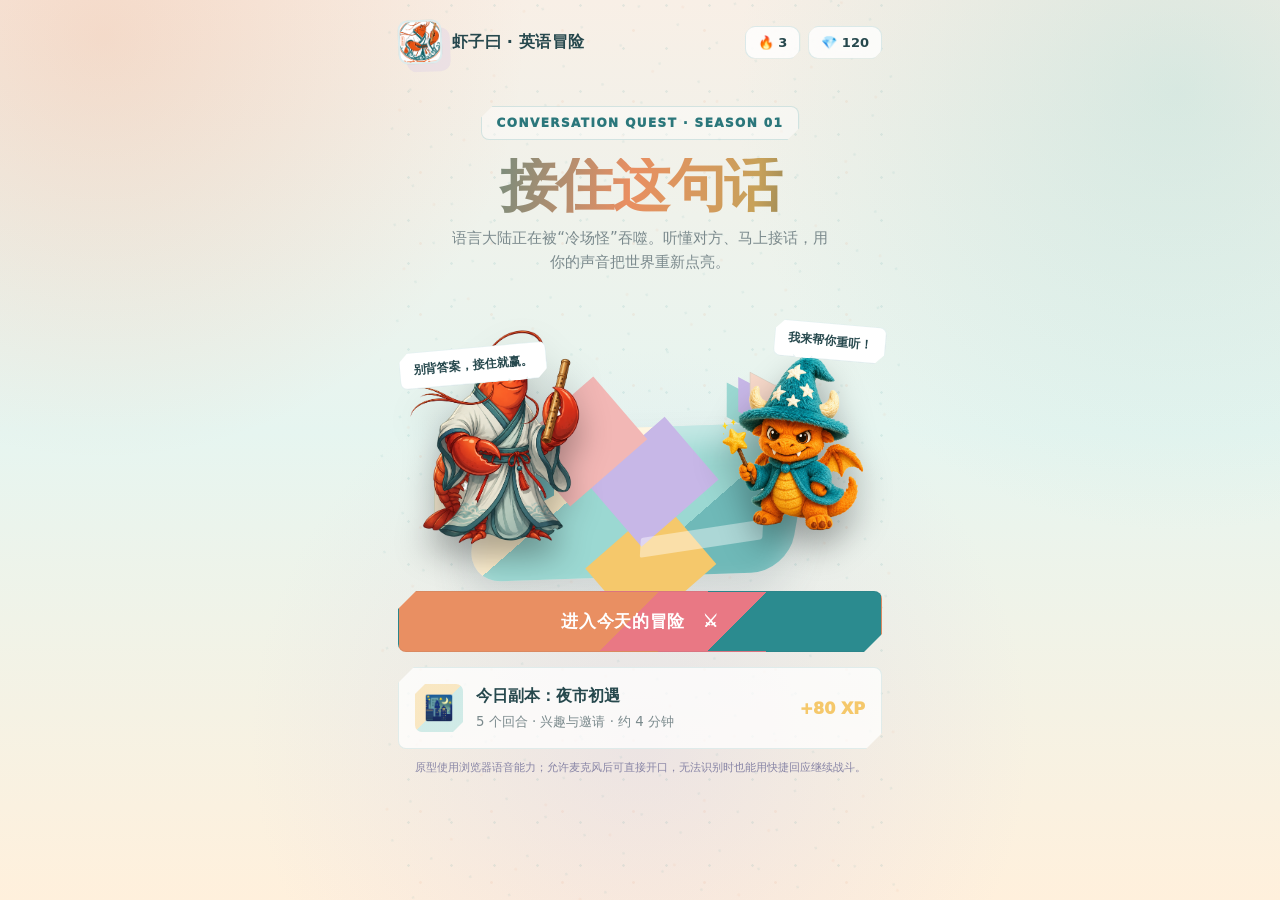
==== catch-the-line-game/index.html @ 32eb50d0 "Add catch the line game" ====
<!doctype html>
<html lang="zh-CN">
<head>
  <meta charset="utf-8" />
  <meta name="viewport" content="width=device-width,initial-scale=1,viewport-fit=cover,user-scalable=no" />
  <meta name="theme-color" content="#17162b" />
  <link rel="icon" href="data:," />
  <title>接住这句话｜虾子曰英语冒险</title>
  <style>
    :root{
      --bg:#f8efe6;
      --panel:rgba(255,255,255,.74);
      --panel-strong:#fff4df;
      --ink:#26484d;
      --muted:#7b8a8d;
      --gold:#f5c86b;
      --orange:#e98f62;
      --coral:#e97884;
      --teal:#2b8b8f;
      --mint:#9bd8d2;
      --cream:#fff1d9;
      --sky:#dff2ee;
      --lilac:#c7b7e7;
      --rose:#f2b7b5;
      --success:#3abf7e;
      --danger:#ff6478;
      --shadow:0 18px 46px rgba(77,94,104,.16);
      --radius:24px;
      --safe-bottom:max(18px,env(safe-area-inset-bottom));
    }
    *{box-sizing:border-box;-webkit-tap-highlight-color:transparent}
    html,body{margin:0;min-height:100%;background:var(--bg);color:var(--ink);font-family:"Baloo 2","Nunito","Avenir Next",ui-rounded,"SF Pro Rounded","PingFang SC","Microsoft YaHei",system-ui,sans-serif;overflow-x:hidden}
    body{background:
      radial-gradient(circle at 8% 4%,rgba(233,143,98,.22),transparent 29%),
      radial-gradient(circle at 92% 10%,rgba(155,216,210,.32),transparent 31%),
      radial-gradient(circle at 50% 82%,rgba(199,183,231,.23),transparent 40%),
      linear-gradient(180deg,#f8efe6 0%,#e6f5f0 48%,#fff0dc 100%);}
    button{font:inherit;color:inherit}
    .app{width:min(100%,520px);min-height:100dvh;margin:auto;position:relative;overflow:hidden}
    .screen{display:none;min-height:100dvh;padding:20px 18px calc(28px + var(--safe-bottom));position:relative}
    .screen.active{display:block;animation:screenIn .34s ease both}
    @keyframes screenIn{from{opacity:0;transform:translateY(10px) scale(.99)}to{opacity:1;transform:none}}
    .stars,.mist,.orbs{position:absolute;inset:0;pointer-events:none;overflow:hidden}
    .stars:before,.stars:after{content:"";position:absolute;inset:-40%;background-image:
      radial-gradient(circle,#2b8b8f 0 1px,transparent 1.5px),
      radial-gradient(circle,#e98f62 0 1px,transparent 1.8px);
      background-size:43px 43px,71px 71px;opacity:.09;animation:drift 22s linear infinite}
    .stars:after{transform:rotate(25deg);opacity:.07;animation-duration:34s}
    @keyframes drift{to{translate:0 120px}}
    .topbar{display:flex;justify-content:space-between;align-items:center;gap:12px;position:relative;z-index:3}
    .brand{display:flex;align-items:center;gap:10px;font-weight:900;letter-spacing:.02em}
    .brand-badge{width:44px;height:44px;border-radius:10px;display:grid;place-items:center;background:#fff;border:2px solid rgba(43,139,143,.16);box-shadow:8px 8px 0 rgba(199,183,231,.22);overflow:hidden;transform:rotate(-2deg)}
    .brand-badge img{width:128%;height:128%;object-fit:cover}
    .mini-stats{display:flex;gap:8px}
    .pill{background:rgba(255,255,255,.78);border:1px solid rgba(43,139,143,.16);padding:8px 12px;border-radius:10px;font-size:13px;font-weight:900;backdrop-filter:blur(12px);box-shadow:6px 6px 0 rgba(155,216,210,.2);clip-path:polygon(8px 0,100% 0,100% calc(100% - 8px),calc(100% - 8px) 100%,0 100%,0 8px)}
    .hero{position:relative;z-index:2;padding:42px 2px 8px;text-align:center}
    .eyebrow{display:inline-flex;gap:8px;align-items:center;padding:9px 15px;border-radius:8px;background:rgba(255,255,255,.42);border:1px solid rgba(43,139,143,.18);color:#2b777b;font-size:12px;font-weight:1000;letter-spacing:.12em;text-transform:uppercase;box-shadow:8px 8px 0 rgba(155,216,210,.18);clip-path:polygon(12px 0,100% 0,100% calc(100% - 12px),calc(100% - 12px) 100%,0 100%,0 12px)}
    h1{font-size:clamp(40px,10vw,58px);line-height:.94;margin:18px 0 13px;letter-spacing:-.035em}
    .hero .sub{color:var(--muted);line-height:1.65;font-size:15px;max-width:390px;margin:0 auto}
    .logo-line{display:block;background:linear-gradient(100deg,#2b8b8f,#e98f62 48%,#c7a15a 74%,#26484d);-webkit-background-clip:text;background-clip:text;color:transparent}
    .mascot-stage{height:292px;position:relative;margin:12px -8px 4px}
    .planet{position:absolute;z-index:0;left:50%;bottom:10px;width:320px;height:150px;transform:translateX(-50%) skewX(-12deg) rotate(-2deg);border-radius:10px 10px 36px 36px;
      background:linear-gradient(135deg,#fff0ce 0 34%,#9bd8d2 34% 66%,#6fb9b8 66%);
      box-shadow:0 22px 38px rgba(77,94,104,.15),inset 0 18px 28px rgba(255,255,255,.46)}
    .planet:before{content:"";position:absolute;left:45px;top:-34px;width:92px;height:92px;background:#f2b7b5;transform:skewX(0) rotate(45deg);box-shadow:86px -25px 0 #c7b7e7,155px 26px 0 #f5c86b}
    .planet:after{content:"";position:absolute;right:32px;bottom:26px;width:120px;height:20px;background:rgba(255,255,255,.42);transform:rotate(-7deg);border-radius:2px}
    .iso-step{position:absolute;z-index:1;width:84px;height:48px;background:#fff3d9;transform:skewY(-28deg);box-shadow:18px 18px 0 #9bd8d2,36px 36px 0 #78bfc0;border:1px solid rgba(43,139,143,.12)}
    .iso-step.s1{left:44px;bottom:86px}
    .iso-step.s2{right:68px;bottom:158px;transform:skewY(28deg) scale(.72);background:#f6d8c9;box-shadow:-16px 16px 0 #c7b7e7,-32px 32px 0 #9bd8d2}
    .char{position:absolute;z-index:3;filter:drop-shadow(0 18px 16px rgba(0,0,0,.32));transition:.3s}
    .char img{width:100%;height:100%;object-fit:contain;display:block}
    .char.shrimp{left:-4px;bottom:34px;width:230px;height:230px;animation:floatA 3.4s ease-in-out infinite}
    .char.dragon{right:-2px;bottom:44px;width:195px;height:195px;animation:floatB 3.1s ease-in-out infinite}
    @keyframes floatA{50%{transform:translateY(-8px) rotate(-1deg)}} @keyframes floatB{50%{transform:translateY(-10px) rotate(1.8deg)}}
    .speech-tag{position:absolute;z-index:5;padding:9px 13px;background:#fff;color:#26484d;border-radius:7px;font-size:12px;font-weight:1000;box-shadow:7px 7px 0 rgba(199,183,231,.22);border:1px solid rgba(43,139,143,.12);clip-path:polygon(10px 0,100% 0,100% calc(100% - 10px),calc(100% - 10px) 100%,0 100%,0 10px)}
    .speech-tag.a{left:9px;top:52px;transform:rotate(-5deg)}
    .speech-tag.b{right:4px;top:28px;transform:rotate(5deg)}
    .speech-tag:after{content:"";position:absolute;bottom:-6px;width:13px;height:13px;background:#fff;transform:rotate(45deg);border-right:1px solid rgba(43,139,143,.12);border-bottom:1px solid rgba(43,139,143,.12)}
    .speech-tag.a:after{right:22px}.speech-tag.b:after{left:22px}
    .cta{width:100%;border:1px solid rgba(38,72,77,.08);border-radius:8px;padding:18px 20px;font-weight:1000;font-size:17px;letter-spacing:.04em;cursor:pointer;position:relative;overflow:hidden;transition:.18s;box-shadow:10px 10px 0 rgba(38,72,77,.13);clip-path:polygon(18px 0,100% 0,100% calc(100% - 18px),calc(100% - 18px) 100%,0 100%,0 18px)}
    .cta:active{transform:translateY(2px) scale(.985)}
    .cta.primary{background:linear-gradient(135deg,#e98f62 0 48%,#e97884 48% 68%,#2b8b8f 68%);color:#fff}
    .cta.secondary{background:rgba(255,255,255,.78);border:1px solid rgba(43,139,143,.14);box-shadow:8px 8px 0 rgba(155,216,210,.16);color:#26484d}
    .cta .spark{position:absolute;inset:0;background:linear-gradient(110deg,transparent 25%,rgba(255,255,255,.38),transparent 62%);transform:translateX(-120%);animation:shine 3.6s infinite}
    @keyframes shine{15%,100%{transform:translateX(120%)}}
    .today-card{margin-top:15px;padding:16px;border-radius:8px;background:rgba(255,255,255,.74);border:1px solid rgba(43,139,143,.13);display:flex;align-items:center;gap:13px;text-align:left;box-shadow:10px 10px 0 rgba(199,183,231,.16);clip-path:polygon(16px 0,100% 0,100% calc(100% - 16px),calc(100% - 16px) 100%,0 100%,0 16px)}
    .today-card .icon{width:48px;height:48px;border-radius:7px;background:linear-gradient(135deg,rgba(245,200,107,.38) 0 50%,rgba(155,216,210,.45) 50%);display:grid;place-items:center;font-size:24px;box-shadow:5px 5px 0 rgba(233,143,98,.18);clip-path:polygon(10px 0,100% 0,100% calc(100% - 10px),calc(100% - 10px) 100%,0 100%,0 10px)}
    .today-card strong{display:block;margin-bottom:4px}.today-card small{color:var(--muted);line-height:1.35}
    .map-title{position:relative;z-index:2;margin:24px 0 8px}.map-title h2{margin:0;font-size:29px}.map-title p{margin:7px 0;color:var(--muted);font-size:14px}
    .path{position:relative;padding:20px 0 40px;z-index:2}
    .path:before{content:"";position:absolute;left:50%;top:16px;bottom:30px;width:5px;border-radius:9px;background:linear-gradient(#f5c86b,#e97884 46%,#c7b7e7 74%,rgba(255,255,255,.1));transform:translateX(-50%);opacity:.65}
    .level{position:relative;width:78%;min-height:128px;margin:0 0 30px;padding:17px 18px;border-radius:8px;border:1px solid rgba(43,139,143,.13);background:linear-gradient(135deg,rgba(255,255,255,.95) 0 58%,rgba(255,242,215,.95) 58%);box-shadow:10px 10px 0 rgba(155,216,210,.18);cursor:pointer;clip-path:polygon(16px 0,100% 0,100% calc(100% - 16px),calc(100% - 16px) 100%,0 100%,0 16px)}
    .level:nth-child(even){margin-left:auto}
    .level.locked{opacity:.48;filter:saturate(.4)}
    .level:before{content:"";position:absolute;width:28px;height:28px;border:7px solid #fff8e9;border-radius:50%;background:var(--orange);top:44px}
    .level:nth-child(odd):before{right:-61px}.level:nth-child(even):before{left:-61px}
    .level .zone{font-size:11px;letter-spacing:.13em;color:#0f7a82;font-weight:1000;text-transform:uppercase}
    .level h3{font-size:20px;margin:7px 0 5px}.level p{margin:0;color:var(--muted);font-size:13px;line-height:1.45}
    .level .rewards{display:flex;gap:7px;margin-top:11px}.chip{font-size:11px;padding:6px 8px;border-radius:9px;background:rgba(255,255,255,.08);font-weight:800}
    .boss{background:linear-gradient(145deg,rgba(255,236,225,.96),rgba(255,246,207,.96));border-color:rgba(255,101,124,.28)}
    .hud{position:relative;z-index:5;display:grid;grid-template-columns:1fr auto 1fr;align-items:center;gap:8px}
    .back{width:44px;height:44px;border-radius:8px;border:1px solid rgba(43,139,143,.14);background:rgba(255,255,255,.78);font-size:20px;color:#26484d;box-shadow:6px 6px 0 rgba(155,216,210,.18);clip-path:polygon(10px 0,100% 0,100% calc(100% - 10px),calc(100% - 10px) 100%,0 100%,0 10px)}
    .round{font-size:12px;font-weight:1000;text-align:center;color:#0f7a82;text-shadow:0 2px 0 rgba(255,255,255,.78)}
    .hearts{text-align:right;font-size:17px;letter-spacing:2px}
    .battle-zone{position:relative;z-index:2;margin-top:12px;min-height:360px;border-radius:10px;overflow:hidden;border:1px solid rgba(43,139,143,.13);background:
      radial-gradient(circle at 50% 100%,rgba(245,200,107,.36),transparent 36%),
      radial-gradient(circle at 16% 18%,rgba(242,183,181,.22),transparent 26%),
      linear-gradient(180deg,#e6f5f0,#c8ebe4 48%,#fff0d3);
      box-shadow:var(--shadow)}
    .battle-zone:before{content:"";position:absolute;left:12%;right:12%;bottom:18px;height:116px;border-radius:10px;background:linear-gradient(135deg,#fff0ce 0 32%,#9bd8d2 32% 64%,#6fb9b8 64%);transform:skewX(-16deg) rotate(-1deg);box-shadow:0 24px 38px rgba(77,94,104,.15),inset 0 16px 28px rgba(255,255,255,.44)}
    .moon{position:absolute;right:38px;top:32px;width:58px;height:58px;border-radius:50%;background:#ffe7a7;box-shadow:0 0 28px rgba(255,231,167,.52)}
    .city{position:absolute;left:0;right:0;bottom:92px;height:142px;opacity:.86;background:
      linear-gradient(90deg,transparent 0 8%,#9bd8d2 8% 16%,transparent 16% 22%,#fff0ce 22% 32%,transparent 32% 39%,#c7b7e7 39% 49%,transparent 49% 56%,#f2b7b5 56% 68%,transparent 68% 74%,#9bd8d2 74% 86%,transparent 86%);}
    .city:before{content:"";position:absolute;left:42px;top:-26px;width:82px;height:54px;background:#fff3d9;transform:skewY(-28deg);box-shadow:22px 22px 0 #8bcac6,155px 15px 0 #f2b7b5,178px 37px 0 #c7b7e7}
    .city:after{content:"";position:absolute;right:54px;top:18px;width:74px;height:74px;background:#f5c86b;transform:rotate(45deg) skew(10deg,10deg);box-shadow:-64px 55px 0 #fff3d9}
    .enemy{position:absolute;left:50%;top:68px;transform:translateX(-50%);width:190px;text-align:center}
    .enemy-body{height:132px;display:grid;place-items:center;font-size:92px;filter:drop-shadow(0 16px 14px rgba(0,0,0,.3));animation:bob 2.2s ease-in-out infinite}
    @keyframes bob{50%{transform:translateY(-9px) rotate(-2deg)}}
    .enemy-name{display:inline-block;max-width:180px;padding:5px 9px;border-radius:999px;background:rgba(255,255,255,.82);font-size:12px;font-weight:1000;line-height:1.2;color:#11383c;box-shadow:0 8px 18px rgba(15,122,130,.13)}
    .hpbar{width:152px;height:11px;margin:8px auto;background:rgba(17,56,60,.16);border:2px solid rgba(255,255,255,.55);border-radius:20px;overflow:hidden}
    .hpfill{height:100%;width:100%;background:linear-gradient(90deg,#ff4668,#ffbd65);transition:width .45s cubic-bezier(.2,.8,.2,1)}
    .fighters{position:absolute;left:0;right:0;bottom:0;display:flex;justify-content:space-between;align-items:end;padding:0 8px}
    .fighter{width:142px;height:142px;display:grid;place-items:center;filter:drop-shadow(0 14px 11px rgba(0,0,0,.22))}
    .fighter img{width:100%;height:100%;object-fit:contain;display:block}
    .combo{position:absolute;left:18px;top:20px;font-weight:1000;font-size:20px;transform:rotate(-4deg);text-shadow:0 3px 0 rgba(0,0,0,.25)}
    .combo small{display:block;font-size:10px;letter-spacing:.12em;color:#c7a15a}
    .prompt-panel{position:relative;z-index:6;margin-top:-10px;padding:19px 16px 17px;background:rgba(255,255,255,.95);border:1px solid rgba(43,139,143,.13);border-radius:10px;box-shadow:10px -10px 0 rgba(199,183,231,.14);clip-path:polygon(18px 0,100% 0,100% calc(100% - 18px),calc(100% - 18px) 100%,0 100%,0 18px)}
    .timerline{height:6px;background:rgba(255,255,255,.1);border-radius:9px;overflow:hidden;margin-bottom:14px}
    .timerfill{height:100%;width:100%;background:linear-gradient(90deg,var(--teal),var(--gold),var(--coral));transform-origin:left;transition:width .1s linear}
    .speaker-row{display:flex;align-items:center;gap:11px}
    .npc-avatar{width:46px;height:46px;border-radius:8px;background:linear-gradient(135deg,#c7b7e7 0 50%,#9bd8d2 50%);display:grid;place-items:center;font-size:25px;flex:none;box-shadow:5px 5px 0 rgba(43,139,143,.16);clip-path:polygon(10px 0,100% 0,100% calc(100% - 10px),calc(100% - 10px) 100%,0 100%,0 10px)}
    .line-label{font-size:10px;color:#bcb6df;font-weight:900;letter-spacing:.12em;text-transform:uppercase}
    .line-text{font-size:20px;font-weight:1000;margin-top:3px;line-height:1.25}
    .listen{margin-left:auto;width:45px;height:45px;border-radius:8px;border:1px solid rgba(43,139,143,.12);background:linear-gradient(135deg,#9bd8d2 0 50%,#2b8b8f 50%);box-shadow:5px 5px 0 rgba(38,72,77,.13);font-size:20px;clip-path:polygon(10px 0,100% 0,100% calc(100% - 10px),calc(100% - 10px) 100%,0 100%,0 10px)}
    .instruction{margin:15px 0 10px;font-size:13px;color:var(--muted);font-weight:700}
    .choices{display:grid;gap:9px}
    .choice{border:1px solid rgba(43,139,143,.13);background:linear-gradient(135deg,rgba(255,248,233,.84) 0 78%,rgba(155,216,210,.18) 78%);border-radius:8px;padding:13px 14px;text-align:left;font-size:14px;font-weight:850;display:flex;align-items:center;gap:10px;transition:.15s;color:#26484d;box-shadow:5px 5px 0 rgba(155,216,210,.12);clip-path:polygon(12px 0,100% 0,100% calc(100% - 12px),calc(100% - 12px) 100%,0 100%,0 12px)}
    .choice:active{transform:scale(.985)}
    .choice .letter{width:28px;height:28px;border-radius:5px;display:grid;place-items:center;background:#e8f3ee;font-size:11px;color:#2b8b8f;transform:rotate(45deg);box-shadow:3px 3px 0 rgba(199,183,231,.18)}
    .choice .letter span{display:block;transform:rotate(-45deg)}
    .choice.correct{border-color:rgba(118,228,141,.65);background:rgba(118,228,141,.15)}
    .choice.wrong{border-color:rgba(255,100,120,.65);background:rgba(255,100,120,.14);animation:shake .35s}
    @keyframes shake{25%{transform:translateX(-5px)}50%{transform:translateX(5px)}75%{transform:translateX(-3px)}}
    .speak-area{display:none;text-align:center}.speak-area.active{display:block}
    .mic{width:104px;height:104px;border-radius:14px;border:1px solid rgba(43,139,143,.12);background:linear-gradient(135deg,#e98f62 0 40%,#e97884 40% 70%,#c7b7e7 70%);box-shadow:10px 10px 0 rgba(38,72,77,.14),inset 0 3px 12px rgba(255,255,255,.28);font-size:38px;cursor:pointer;transition:.16s;clip-path:polygon(22px 0,100% 0,100% calc(100% - 22px),calc(100% - 22px) 100%,0 100%,0 22px)}
    .mic.listening{animation:pulse 1s infinite;background:linear-gradient(135deg,#9bd8d2 0 45%,#2b8b8f 45% 72%,#c7b7e7 72%)}
    @keyframes pulse{50%{box-shadow:0 0 0 17px rgba(62,214,197,.08),0 15px 38px rgba(62,214,197,.3)}}
    .speak-hint{font-size:13px;color:var(--muted);margin:9px 0 3px}.transcript{min-height:28px;font-size:16px;font-weight:900;color:#fff3be}
    .quick-replies{display:grid;grid-template-columns:1fr;gap:8px;margin-top:12px}
    .quick-reply{border:1px solid rgba(43,139,143,.13);background:rgba(255,248,233,.8);border-radius:8px;padding:11px;font-weight:800;font-size:13px;color:#26484d;box-shadow:4px 4px 0 rgba(199,183,231,.12);clip-path:polygon(10px 0,100% 0,100% calc(100% - 10px),calc(100% - 10px) 100%,0 100%,0 10px)}
    .skills{display:grid;grid-template-columns:1fr 1fr;gap:10px;margin-top:12px}
    .skill{border:1px solid rgba(43,139,143,.13);background:linear-gradient(135deg,rgba(255,248,233,.82) 0 72%,rgba(199,183,231,.2) 72%);border-radius:8px;padding:10px;display:flex;gap:9px;align-items:center;text-align:left;color:#26484d;box-shadow:5px 5px 0 rgba(155,216,210,.12);clip-path:polygon(12px 0,100% 0,100% calc(100% - 12px),calc(100% - 12px) 100%,0 100%,0 12px)}
    .skill .si{width:38px;height:38px;border-radius:6px;display:grid;place-items:center;background:#fff;overflow:hidden;box-shadow:3px 3px 0 rgba(233,143,98,.16)}
    .skill .si img{width:130%;height:130%;object-fit:cover}
    .skill strong{display:block;font-size:12px}.skill small{display:block;color:var(--muted);font-size:10px;margin-top:2px}
    .skill.used{opacity:.35}
    .toast{position:fixed;left:50%;top:78px;translate:-50% -20px;z-index:50;width:min(calc(100% - 36px),440px);padding:13px 16px;border-radius:17px;background:rgba(18,18,39,.94);border:1px solid rgba(255,255,255,.14);box-shadow:var(--shadow);opacity:0;pointer-events:none;transition:.25s;text-align:center;font-weight:900;font-size:13px}
    .toast.show{opacity:1;translate:-50% 0}
    .damage{position:absolute;z-index:12;left:50%;top:120px;font-size:34px;font-weight:1000;color:#fff0a8;text-shadow:0 4px 0 #9c3750;opacity:0;pointer-events:none}
    .damage.hit{animation:damage .75s ease both}
    @keyframes damage{0%{opacity:0;transform:translate(-50%,15px) scale(.6)}25%{opacity:1;transform:translate(-50%,-5px) scale(1.15)}100%{opacity:0;transform:translate(-50%,-45px)}}
    .result-wrap{position:relative;z-index:2;text-align:center;padding-top:50px}
    .result-crown{width:150px;height:150px;margin:auto;border-radius:42px;overflow:hidden;background:#fff;box-shadow:var(--shadow);animation:crown 1.6s ease-in-out infinite}
    .result-crown img{width:128%;height:128%;object-fit:cover;transform:translate(-10%,-10%)}
    @keyframes crown{50%{transform:translateY(-7px) rotate(3deg)}}
    .result-wrap h2{font-size:38px;line-height:1;margin:10px 0}
    .result-wrap .lead{color:var(--muted);line-height:1.55;margin:0 auto 22px;max-width:370px}
    .score-card{background:linear-gradient(135deg,rgba(255,255,255,.96) 0 70%,rgba(255,246,224,.96) 70%);border:1px solid rgba(43,139,143,.13);border-radius:10px;padding:19px;box-shadow:10px 10px 0 rgba(155,216,210,.16);text-align:left;color:#26484d;clip-path:polygon(18px 0,100% 0,100% calc(100% - 18px),calc(100% - 18px) 100%,0 100%,0 18px)}
    .score-big{display:flex;justify-content:space-between;align-items:center;padding-bottom:15px;border-bottom:1px solid rgba(15,122,130,.12)}
    .score-big strong{font-size:42px}.score-big span{color:var(--muted);font-size:13px}
    .metric{display:flex;justify-content:space-between;gap:14px;padding:12px 0;border-bottom:1px solid rgba(15,122,130,.1);font-size:13px}.metric:last-child{border:0}.metric b{color:#0f7a82}
    .quote{margin:17px 0;padding:15px;border-radius:8px;background:rgba(155,216,210,.16);border:1px solid rgba(43,139,143,.17);line-height:1.5;font-size:14px;box-shadow:6px 6px 0 rgba(199,183,231,.12);clip-path:polygon(14px 0,100% 0,100% calc(100% - 14px),calc(100% - 14px) 100%,0 100%,0 14px)}
    .reward-row{display:flex;gap:9px;justify-content:center;margin:17px 0 22px}.reward{width:76px;padding:11px 5px;border-radius:8px;background:rgba(255,255,255,.64);border:1px solid rgba(43,139,143,.09);font-size:11px;box-shadow:5px 5px 0 rgba(155,216,210,.12);clip-path:polygon(10px 0,100% 0,100% calc(100% - 10px),calc(100% - 10px) 100%,0 100%,0 10px)}.reward em{font-style:normal;display:block;font-size:25px;margin-bottom:5px}
    .overlay{position:fixed;inset:0;background:rgba(4,5,16,.72);backdrop-filter:blur(10px);z-index:40;display:none;align-items:end;justify-content:center}
    .overlay.show{display:flex}
    .sheet{width:min(100%,520px);padding:24px 19px calc(22px + var(--safe-bottom));border-radius:12px 12px 0 0;background:#fff8ee;border:1px solid rgba(43,139,143,.12);animation:sheet .3s ease both;color:#26484d}
    @keyframes sheet{from{transform:translateY(100%)}}
    .sheet h3{margin:0 0 6px;font-size:24px}.sheet p{color:var(--muted);line-height:1.55;font-size:14px}
    .phrase{padding:13px;border-radius:8px;background:rgba(155,216,210,.16);margin:8px 0;font-weight:900;clip-path:polygon(10px 0,100% 0,100% calc(100% - 10px),calc(100% - 10px) 100%,0 100%,0 10px)}
    canvas#fx{position:fixed;inset:0;z-index:99;pointer-events:none}
    .tiny-note{text-align:center;color:#8885a6;font-size:11px;margin-top:11px;line-height:1.5}
    @media (max-height:720px){
      .screen{padding-top:12px}.battle-zone{min-height:310px}.enemy{top:48px}.enemy-body{height:115px;font-size:78px}.fighters{bottom:5px}.prompt-panel{padding-top:14px}.mascot-stage{height:240px}.planet{width:285px;height:130px}.char.shrimp{width:180px}.char.dragon{width:145px}
    }
  </style>
</head>
<body>
<div class="app">
  <div class="stars"></div>
  <canvas id="fx"></canvas>
  <div class="toast" id="toast"></div>

  <section class="screen active" id="home">
    <div class="topbar">
      <div class="brand"><span class="brand-badge"><img src="assets/xiazi-logo.png" alt="虾子曰"></span><span>虾子曰 · 英语冒险</span></div>
      <div class="mini-stats"><span class="pill">🔥 <b id="streakHome">3</b></span><span class="pill">💎 <b id="gemsHome">120</b></span></div>
    </div>
    <div class="hero">
      <div class="eyebrow">Conversation Quest · Season 01</div>
      <h1><span class="logo-line">接住这句话</span></h1>
      <p class="sub">语言大陆正在被“冷场怪”吞噬。听懂对方、马上接话，用你的声音把世界重新点亮。</p>
    </div>
    <div class="mascot-stage">
      <div class="speech-tag a">别背答案，接住就赢。</div>
      <div class="speech-tag b">我来帮你重听！</div>
      <div class="iso-step s1"></div>
      <div class="iso-step s2"></div>
      <div class="planet"></div>
      <div class="char shrimp"><img src="assets/xiazi-character.png" alt="虾子曰角色"></div>
      <div class="char dragon"><img src="assets/doudou-dragon.png" alt="豆豆龙"></div>
    </div>
    <button class="cta primary" id="startBtn"><span class="spark"></span>进入今天的冒险　⚔️</button>
    <div class="today-card">
      <div class="icon">🌃</div>
      <div><strong>今日副本：夜市初遇</strong><small>5 个回合 · 兴趣与邀请 · 约 4 分钟</small></div>
      <span style="margin-left:auto;color:var(--gold);font-weight:1000">+80 XP</span>
    </div>
    <div class="tiny-note">原型使用浏览器语音能力；允许麦克风后可直接开口，无法识别时也能用快捷回应继续战斗。</div>
  </section>

  <section class="screen" id="map">
    <div class="topbar">
      <button class="back" data-go="home">‹</button>
      <div class="brand">语言大陆</div>
      <div class="mini-stats"><span class="pill">⚡ 5/5</span></div>
    </div>
    <div class="map-title"><h2>选择冒险区域</h2><p>每个区域都训练一种真实聊天能力。</p></div>
    <div class="path">
      <article class="level" data-level="market">
        <div class="zone">Chapter 01 · Open</div><h3>🌃 夜市初遇</h3>
        <p>在嘈杂环境里听懂兴趣、邀请和简单追问。</p>
        <div class="rewards"><span class="chip">5 回合</span><span class="chip">救场句 ×1</span><span class="chip">+80 XP</span></div>
      </article>
      <article class="level locked">
        <div class="zone">Chapter 02 · 需要 3 星</div><h3>🎬 电影失控夜</h3>
        <p>表达喜欢、不喜欢，并把聊天延长三轮。</p>
        <div class="rewards"><span class="chip">剧情分支</span><span class="chip">角色卡</span></div>
      </article>
      <article class="level locked">
        <div class="zone">Chapter 03 · 需要 Lv.5</div><h3>🚀 火星候机厅</h3>
        <p>在陌生人追问下介绍工作、梦想和自己。</p>
        <div class="rewards"><span class="chip">Boss 对话</span><span class="chip">稀有称号</span></div>
      </article>
      <article class="level boss locked">
        <div class="zone">World Boss</div><h3>🐙 终极冷场王</h3>
        <p>没有标准答案。坚持聊满 60 秒，就是胜利。</p>
        <div class="rewards"><span class="chip">无限分支</span><span class="chip">传说徽章</span></div>
      </article>
    </div>
  </section>

  <section class="screen" id="battle">
    <div class="hud">
      <button class="back" id="quitBattle">×</button>
      <div class="round" id="roundLabel">ROUND 1 / 5</div>
      <div class="hearts" id="hearts">❤️❤️❤️</div>
    </div>
    <div class="battle-zone" id="battleZone">
      <div class="moon"></div><div class="city"></div>
      <div class="combo"><small>FLOW COMBO</small><span id="combo">×0</span></div>
      <div class="damage" id="damage">NICE! -25</div>
      <div class="enemy">
        <div class="enemy-body" id="enemyEmoji">👾</div>
        <div class="enemy-name" id="enemyName">冷场小怪 · Awkward Blob</div>
        <div class="hpbar"><div class="hpfill" id="hpfill"></div></div>
      </div>
      <div class="fighters">
        <div class="fighter"><img src="assets/xiazi-character.png" alt="虾子曰角色"></div>
        <div class="fighter"><img src="assets/doudou-dragon.png" alt="豆豆龙"></div>
      </div>
    </div>

    <div class="prompt-panel">
      <div class="timerline"><div class="timerfill" id="timerfill"></div></div>
      <div class="speaker-row">
        <div class="npc-avatar" id="npcAvatar">🧑‍🎤</div>
        <div><div class="line-label" id="lineLabel">陌生人向你说</div><div class="line-text" id="lineText">What do you do for fun?</div></div>
        <button class="listen" id="listenBtn" aria-label="播放">🔊</button>
      </div>

      <div id="intentStage">
        <div class="instruction">第一击：他想表达什么？</div>
        <div class="choices" id="intentChoices"></div>
      </div>

      <div class="speak-area" id="speakStage">
        <div class="instruction">终结技：3 秒内接住这句话</div>
        <button class="mic" id="micBtn">🎙️</button>
        <div class="speak-hint" id="speakHint">按一下开始说，再按一下结束</div>
        <div class="transcript" id="transcript"></div>
        <div class="quick-replies" id="quickReplies"></div>
      </div>

      <div class="skills">
        <button class="skill" id="shrimpSkill">
          <span class="si"><img src="assets/xiazi-logo.png" alt=""></span><span><strong>虾式救场</strong><small>偷看一句自然回应</small></span>
        </button>
        <button class="skill" id="dragonSkill">
          <span class="si"><img src="assets/doudou-dragon.png" alt=""></span><span><strong>回声龙息</strong><small>减速重听 + 延长时间</small></span>
        </button>
      </div>
    </div>
  </section>

  <section class="screen" id="result">
    <div class="result-wrap">
      <div class="result-crown"><img src="assets/doudou-badge.png" alt="豆豆龙徽章"></div>
      <h2>冷场被你打跑了</h2>
      <p class="lead">你没有背标准答案，却连续把真实对话接了下去。这才是今天真正升级的能力。</p>
      <div class="score-card">
        <div class="score-big"><div><span>FLOW SCORE</span><br><strong id="finalScore">860</strong></div><div style="text-align:right"><span>评级</span><br><strong style="color:var(--gold)">S</strong></div></div>
        <div class="metric"><span>成功接住</span><b id="caughtMetric">5 / 5 句</b></div>
        <div class="metric"><span>不看提示开口</span><b id="freeMetric">3 次</b></div>
        <div class="metric"><span>最长连击</span><b id="comboMetric">×5</b></div>
        <div class="metric"><span>今日新能力</span><b>邀请与兴趣回应</b></div>
      </div>
      <div class="quote">“你今天不是学了 5 句英语，而是在真实压力里，把 5 次对话从冷场边缘救了回来。”</div>
      <div class="reward-row">
        <div class="reward"><em>💎</em>宝石 +32</div>
        <div class="reward"><em>🔥</em>连续 4 天</div>
        <div class="reward"><em>🃏</em>新卡 1 张</div>
      </div>
      <button class="cta primary" data-go="map">继续探索语言大陆</button>
      <button class="cta secondary" style="margin-top:10px" data-go="home">返回营地</button>
    </div>
  </section>
</div>

<div class="overlay" id="hintOverlay">
  <div class="sheet">
    <h3>虾式救场发动</h3>
    <p>真正会聊天的人，并不是每次都有完美答案，而是知道怎么把话接下去。</p>
    <div class="phrase" id="hintPhrase">I’m really into movies these days.</div>
    <button class="cta primary" id="closeHint">记住了，回去反击</button>
  </div>
</div>

<script>
const rounds = [
 {avatar:"🧑‍🎤", enemy:"👾", name:"冷场小怪 · Awkward Blob", line:"What do you do for fun?", zh:"你平时做什么放松？", intent:"对方在问我的兴趣", choices:["对方在问我的兴趣","对方在问我的工作","对方想结束聊天"], replies:["I’m really into movies these days.","I usually play basketball.","It depends on my mood."], keys:["into","movie","basketball","usually","fun","mood","play"], damage:22},
 {avatar:"👩‍🚀", enemy:"🫥", name:"吞音幽灵 · Mumble Ghost", line:"Do you wanna grab something to eat?", zh:"要不要一起去吃点东西？", intent:"对方在邀请我吃东西", choices:["对方不喜欢这里","对方在邀请我吃东西","对方在问我饿不饿"], replies:["Sure, I’m starving.","Sounds good. Let’s go.","Maybe later. I’m still working."], keys:["sure","starving","sounds good","let's","later","working","yes"], damage:22},
 {avatar:"🧔‍♂️", enemy:"🌀", name:"翻译漩涡 · Translation Vortex", line:"What kind of movies are you into?", zh:"你喜欢哪一类电影？", intent:"对方在追问我喜欢的电影类型", choices:["对方在推荐一部电影","对方在问演员名字","对方在追问我喜欢的电影类型"], replies:["I’m into sci-fi movies.","I love anything about space.","Action movies are my favorite."], keys:["sci","space","action","favorite","movie","love","into"], damage:22},
 {avatar:"👩‍🎨", enemy:"🧊", name:"紧张冰块 · Nervous Ice", line:"That sounds pretty fun. Can I join you sometime?", zh:"听起来挺有意思。我下次能加入吗？", intent:"对方觉得有趣并想加入", choices:["对方觉得有趣并想加入","对方听不懂我说什么","对方准备马上离开"], replies:["Of course. You’re welcome anytime.","Absolutely. Let’s do it this weekend.","Sure, I’ll let you know next time."], keys:["course","welcome","absolutely","weekend","sure","next time","yes"], damage:22},
 {avatar:"😈", enemy:"🐙", name:"夜市冷场王 · Silence Kraken", line:"I didn’t catch that. Could you say it another way?", zh:"我没听清。你能换一种说法吗？", intent:"对方没听懂，想让我换种说法", choices:["对方不同意我的观点","对方没听懂，想让我换种说法","对方要我说得更快"], replies:["Sure. I mean I really like movies.","No problem. I usually watch movies for fun.","Of course. Movies are my favorite hobby."], keys:["sure","mean","like","movie","problem","usually","favorite","hobby"], damage:28}
];

let state={round:0,hearts:3,combo:0,bestCombo:0,score:0,caught:0,free:0,enemyHP:100,usedShrimp:false,usedDragon:false,timer:null,timeLeft:100,recognition:null,listening:false,hinted:false};
const $=s=>document.querySelector(s), $$=s=>document.querySelectorAll(s);
function go(id){$$('.screen').forEach(s=>s.classList.remove('active'));$('#'+id).classList.add('active');window.scrollTo(0,0)}
function toast(msg){const t=$('#toast');t.textContent=msg;t.classList.add('show');clearTimeout(t._to);t._to=setTimeout(()=>t.classList.remove('show'),1700)}
$$('[data-go]').forEach(b=>b.onclick=()=>go(b.dataset.go));
$('#startBtn').onclick=()=>go('map');
document.querySelector('[data-level="market"]').onclick=startBattle;
$('#quitBattle').onclick=()=>{clearInterval(state.timer);go('map')};

function startBattle(){
 state={round:0,hearts:3,combo:0,bestCombo:0,score:0,caught:0,free:0,enemyHP:100,usedShrimp:false,usedDragon:false,timer:null,timeLeft:100,recognition:null,listening:false,hinted:false};
 $('#shrimpSkill').classList.remove('used');$('#dragonSkill').classList.remove('used');
 go('battle'); loadRound();
}
function shuffled(arr){return [...arr].sort(()=>Math.random()-.5)}
function loadRound(){
 clearInterval(state.timer);
 const r=rounds[state.round];
 state.timeLeft=100;state.hinted=false;
 $('#roundLabel').textContent=`ROUND ${state.round+1} / ${rounds.length}`;
 $('#hearts').textContent='❤️'.repeat(state.hearts)+'🖤'.repeat(3-state.hearts);
 $('#combo').textContent='×'+state.combo;
 $('#npcAvatar').textContent=r.avatar;$('#enemyEmoji').textContent=r.enemy;$('#enemyName').textContent=r.name;
 $('#lineText').textContent=r.line;$('#lineLabel').textContent=state.round===4?'BOSS 向你施压':'陌生人向你说';
 $('#hpfill').style.width=state.enemyHP+'%';
 $('#intentStage').style.display='block';$('#speakStage').classList.remove('active');$('#transcript').textContent='';
 const list=$('#intentChoices');list.innerHTML='';
 shuffled(r.choices).forEach((c,i)=>{
   const b=document.createElement('button');b.className='choice';b.innerHTML=`<span class="letter"><span>${String.fromCharCode(65+i)}</span></span><span>${c}</span>`;
   b.onclick=()=>chooseIntent(b,c===r.intent);list.appendChild(b);
 });
 buildReplies();
 speakLine(1);
 startTimer();
}
function speakLine(rate=1){
 const r=rounds[state.round];
 if(!('speechSynthesis' in window)){toast('当前浏览器不支持自动朗读');return}
 speechSynthesis.cancel();
 const u=new SpeechSynthesisUtterance(r.line);u.lang='en-US';u.rate=rate;u.pitch=1.03;
 const voices=speechSynthesis.getVoices(); const v=voices.find(v=>/Samantha|Ava|Google US English|English.*United States/i.test(v.name));
 if(v)u.voice=v;speechSynthesis.speak(u);
}
$('#listenBtn').onclick=()=>speakLine(1);
function startTimer(){
 clearInterval(state.timer);$('#timerfill').style.width='100%';
 state.timer=setInterval(()=>{
   state.timeLeft-=1.1;$('#timerfill').style.width=Math.max(0,state.timeLeft)+'%';
   if(state.timeLeft<=0){clearInterval(state.timer);miss('时间到了，但你仍然可以用救场句把对话救回来。')}
 },100);
}
function chooseIntent(btn,ok){
 if(ok){
   clearInterval(state.timer);btn.classList.add('correct');state.score+=80;
   $$('.choice').forEach(x=>x.disabled=true);
   setTimeout(()=>{$('#intentStage').style.display='none';$('#speakStage').classList.add('active');state.timeLeft=100;startTimer();},420);
   toast('意图命中！现在用声音完成终结技');
 }else{
   btn.classList.add('wrong');state.score=Math.max(0,state.score-15);setTimeout(()=>btn.classList.remove('wrong'),500);
   state.timeLeft=Math.max(15,state.timeLeft-18);toast('不是这个意思，再听一次重音');
 }
}
function buildReplies(){
 const r=rounds[state.round];const box=$('#quickReplies');box.innerHTML='';
 r.replies.forEach(t=>{const b=document.createElement('button');b.className='quick-reply';b.textContent=t;b.onclick=()=>evaluate(t,true);box.appendChild(b)});
}
function initRecognition(){
 const SR=window.SpeechRecognition||window.webkitSpeechRecognition;
 if(!SR)return null;
 const rec=new SR();rec.lang='en-US';rec.interimResults=true;rec.continuous=false;
 rec.onresult=e=>{
   let text='';for(let i=e.resultIndex;i<e.results.length;i++)text+=e.results[i][0].transcript;
   $('#transcript').textContent=text;
   if(e.results[e.results.length-1].isFinal)evaluate(text,false);
 };
 rec.onerror=e=>{state.listening=false;$('#micBtn').classList.remove('listening');$('#speakHint').textContent='没听清，点击重试或使用下方快捷回应';toast('麦克风没有听清，再来一次就好')};
 rec.onend=()=>{state.listening=false;$('#micBtn').classList.remove('listening')};
 return rec;
}
$('#micBtn').onclick=()=>{
 if(!state.recognition)state.recognition=initRecognition();
 if(!state.recognition){toast('此浏览器暂不支持语音识别，可用快捷回应完成试玩');return}
 if(!state.listening){
   try{state.listening=true;$('#micBtn').classList.add('listening');$('#speakHint').textContent='正在听你说…';state.recognition.start()}catch(e){}
 }else{state.recognition.stop();state.listening=false;$('#micBtn').classList.remove('listening')}
};
function similarityPass(text){
 const t=text.toLowerCase();const r=rounds[state.round];return r.keys.some(k=>t.includes(k))||t.trim().split(/\s+/).length>=4;
}
function evaluate(text,quick){
 clearInterval(state.timer);if(state.listening&&state.recognition){try{state.recognition.stop()}catch(e){}}
 const pass=similarityPass(text);
 if(pass){
   state.caught++;if(!quick&&!state.hinted)state.free++;
   state.combo++;state.bestCombo=Math.max(state.bestCombo,state.combo);
   const speed=Math.round(state.timeLeft);state.score+=180+state.combo*25+Math.max(0,speed);
   state.enemyHP=Math.max(0,state.enemyHP-rounds[state.round].damage-(state.combo>=3?6:0));
   $('#combo').textContent='×'+state.combo;$('#hpfill').style.width=state.enemyHP+'%';
   hitFx(state.combo>=3?'FLOW BREAK! -31':'NICE! -25');confetti(state.combo>=3?45:25);
   toast(state.combo>=3?'连击形成！你开始像在聊天，而不是答题':'接住了！意思清楚就算胜利');
   setTimeout(nextRound,900);
 }else{
   state.combo=0;state.hearts--;$('#hearts').textContent='❤️'.repeat(Math.max(0,state.hearts))+'🖤'.repeat(3-Math.max(0,state.hearts));
   toast('意思还不够清楚，但对话不会因此结束');
   if(state.hearts<=0){state.hearts=1;toast('豆豆龙替你挡住了失败：再说一次就好')}
   setTimeout(()=>{$('#transcript').textContent='试着用更短的一句，或点下面的自然回应';state.timeLeft=55;startTimer()},500);
 }
}
function miss(msg){
 state.hearts--;state.combo=0;$('#hearts').textContent='❤️'.repeat(Math.max(0,state.hearts))+'🖤'.repeat(3-Math.max(0,state.hearts));toast(msg);
 state.timeLeft=45;startTimer();
}
function nextRound(){
 state.round++;
 if(state.round>=rounds.length){finish();return}
 loadRound();
}
function hitFx(txt){const d=$('#damage');d.textContent=txt;d.classList.remove('hit');void d.offsetWidth;d.classList.add('hit');$('#battleZone').animate([{transform:'translateX(0)'},{transform:'translateX(-6px)'},{transform:'translateX(6px)'},{transform:'translateX(0)'}],{duration:260})}
$('#shrimpSkill').onclick=()=>{
 if(state.usedShrimp){toast('虾式救场本局已经用过');return}
 state.usedShrimp=true;state.hinted=true;$('#shrimpSkill').classList.add('used');clearInterval(state.timer);
 $('#hintPhrase').textContent=rounds[state.round].replies[0];$('#hintOverlay').classList.add('show');
}
$('#closeHint').onclick=()=>{$('#hintOverlay').classList.remove('show');state.timeLeft=Math.max(state.timeLeft,50);startTimer()};
$('#dragonSkill').onclick=()=>{
 if(state.usedDragon){toast('回声龙息本局已经用过');return}
 state.usedDragon=true;$('#dragonSkill').classList.add('used');state.timeLeft=Math.min(100,state.timeLeft+34);speakLine(.78);toast('豆豆龙把时间拉慢了：听重音，不要逐字翻译');
}
function finish(){
 clearInterval(state.timer);
 const bonus=state.hearts*100+state.bestCombo*45;state.score+=bonus;
 $('#finalScore').textContent=state.score;$('#caughtMetric').textContent=`${state.caught} / ${rounds.length} 句`;
 $('#freeMetric').textContent=`${state.free} 次`;$('#comboMetric').textContent='×'+state.bestCombo;
 localStorage.setItem('ctl_gems',String((Number(localStorage.getItem('ctl_gems'))||120)+32));
 localStorage.setItem('ctl_streak','4');syncHome();go('result');confetti(120);
}
function syncHome(){$('#gemsHome').textContent=localStorage.getItem('ctl_gems')||120;$('#streakHome').textContent=localStorage.getItem('ctl_streak')||3}
syncHome();

const canvas=$('#fx'),ctx=canvas.getContext('2d');let particles=[];
function resize(){canvas.width=innerWidth*devicePixelRatio;canvas.height=innerHeight*devicePixelRatio;canvas.style.width=innerWidth+'px';canvas.style.height=innerHeight+'px';ctx.setTransform(devicePixelRatio,0,0,devicePixelRatio,0,0)}
addEventListener('resize',resize);resize();
function confetti(n=30){
 const colors=['#ffd86b','#ff5d72','#3ed6c5','#8d7cff','#fff'];
 for(let i=0;i<n;i++)particles.push({x:innerWidth/2+(Math.random()-.5)*90,y:innerHeight*.33,vx:(Math.random()-.5)*9,vy:-Math.random()*8-3,g:.18+Math.random()*.12,r:3+Math.random()*5,c:colors[Math.floor(Math.random()*colors.length)],a:1,rot:Math.random()*6});
}
function frame(){ctx.clearRect(0,0,innerWidth,innerHeight);particles.forEach(p=>{p.x+=p.vx;p.y+=p.vy;p.vy+=p.g;p.rot+=.12;p.a-=.009;ctx.save();ctx.globalAlpha=Math.max(0,p.a);ctx.translate(p.x,p.y);ctx.rotate(p.rot);ctx.fillStyle=p.c;ctx.fillRect(-p.r,-p.r/2,p.r*2,p.r);ctx.restore()});particles=particles.filter(p=>p.a>0&&p.y<innerHeight+50);requestAnimationFrame(frame)}frame();
setTimeout(()=>speechSynthesis&&speechSynthesis.getVoices(),300);
</script>
</body>
</html>
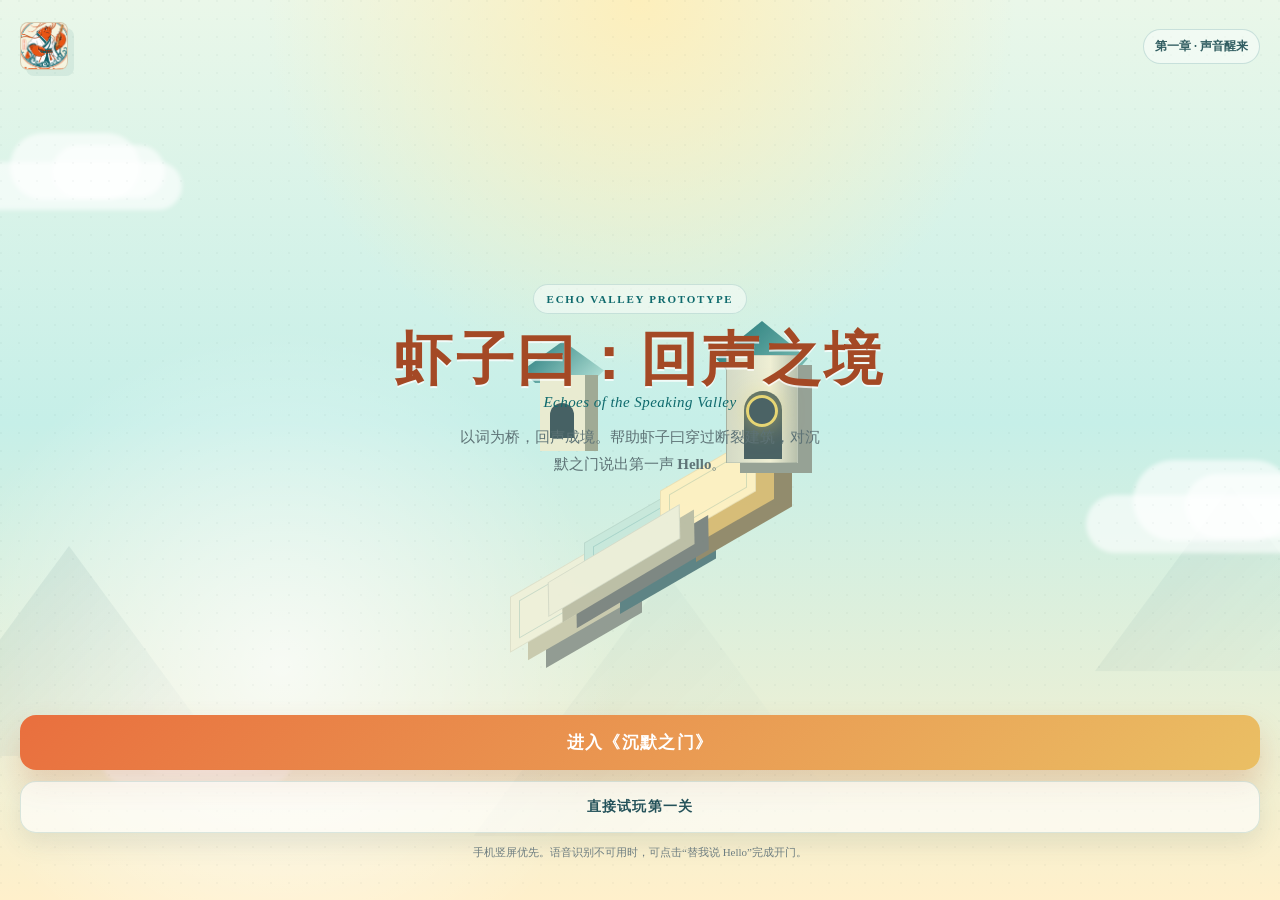
==== commit 997bf2f9: "Add Echo Valley H5 prototype" ====
--- a/catch-the-line-game/index.html
+++ b/catch-the-line-game/index.html
@@ -3,495 +3,576 @@
 <head>
   <meta charset="utf-8" />
   <meta name="viewport" content="width=device-width,initial-scale=1,viewport-fit=cover,user-scalable=no" />
-  <meta name="theme-color" content="#17162b" />
+  <meta name="theme-color" content="#edf7ee" />
   <link rel="icon" href="data:," />
-  <title>接住这句话｜虾子曰英语冒险</title>
+  <title>虾子曰：回声之境｜Echoes of the Speaking Valley</title>
   <style>
     :root{
-      --bg:#f8efe6;
-      --panel:rgba(255,255,255,.74);
-      --panel-strong:#fff4df;
-      --ink:#26484d;
-      --muted:#7b8a8d;
-      --gold:#f5c86b;
-      --orange:#e98f62;
-      --coral:#e97884;
-      --teal:#2b8b8f;
-      --mint:#9bd8d2;
-      --cream:#fff1d9;
-      --sky:#dff2ee;
-      --lilac:#c7b7e7;
-      --rose:#f2b7b5;
-      --success:#3abf7e;
-      --danger:#ff6478;
-      --shadow:0 18px 46px rgba(77,94,104,.16);
-      --radius:24px;
-      --safe-bottom:max(18px,env(safe-area-inset-bottom));
+      --paper:#fff3dc;
+      --ink:#234348;
+      --quiet:#71868a;
+      --jade:#0f6a6d;
+      --teal:#29a4a2;
+      --mint:#9edfd2;
+      --gold:#ead46a;
+      --amber:#f1b65b;
+      --shrimp:#f07040;
+      --stone:#eff0d8;
+      --stone-side:#c7c7aa;
+      --stone-dark:#899187;
+      --mist:rgba(255,255,255,.7);
+      --shadow:0 34px 68px rgba(54,85,88,.18);
+      --safe-bottom:max(16px,env(safe-area-inset-bottom));
     }
     *{box-sizing:border-box;-webkit-tap-highlight-color:transparent}
-    html,body{margin:0;min-height:100%;background:var(--bg);color:var(--ink);font-family:"Baloo 2","Nunito","Avenir Next",ui-rounded,"SF Pro Rounded","PingFang SC","Microsoft YaHei",system-ui,sans-serif;overflow-x:hidden}
-    body{background:
-      radial-gradient(circle at 8% 4%,rgba(233,143,98,.22),transparent 29%),
-      radial-gradient(circle at 92% 10%,rgba(155,216,210,.32),transparent 31%),
-      radial-gradient(circle at 50% 82%,rgba(199,183,231,.23),transparent 40%),
-      linear-gradient(180deg,#f8efe6 0%,#e6f5f0 48%,#fff0dc 100%);}
+    html,body{margin:0;min-height:100%;overflow:hidden;color:var(--ink);font-family:"Avenir Next","PingFang SC","Songti SC",serif;background:#dff5ee}
     button{font:inherit;color:inherit}
-    .app{width:min(100%,520px);min-height:100dvh;margin:auto;position:relative;overflow:hidden}
-    .screen{display:none;min-height:100dvh;padding:20px 18px calc(28px + var(--safe-bottom));position:relative}
-    .screen.active{display:block;animation:screenIn .34s ease both}
-    @keyframes screenIn{from{opacity:0;transform:translateY(10px) scale(.99)}to{opacity:1;transform:none}}
-    .stars,.mist,.orbs{position:absolute;inset:0;pointer-events:none;overflow:hidden}
-    .stars:before,.stars:after{content:"";position:absolute;inset:-40%;background-image:
-      radial-gradient(circle,#2b8b8f 0 1px,transparent 1.5px),
-      radial-gradient(circle,#e98f62 0 1px,transparent 1.8px);
-      background-size:43px 43px,71px 71px;opacity:.09;animation:drift 22s linear infinite}
-    .stars:after{transform:rotate(25deg);opacity:.07;animation-duration:34s}
-    @keyframes drift{to{translate:0 120px}}
-    .topbar{display:flex;justify-content:space-between;align-items:center;gap:12px;position:relative;z-index:3}
-    .brand{display:flex;align-items:center;gap:10px;font-weight:900;letter-spacing:.02em}
-    .brand-badge{width:44px;height:44px;border-radius:10px;display:grid;place-items:center;background:#fff;border:2px solid rgba(43,139,143,.16);box-shadow:8px 8px 0 rgba(199,183,231,.22);overflow:hidden;transform:rotate(-2deg)}
-    .brand-badge img{width:128%;height:128%;object-fit:cover}
-    .mini-stats{display:flex;gap:8px}
-    .pill{background:rgba(255,255,255,.78);border:1px solid rgba(43,139,143,.16);padding:8px 12px;border-radius:10px;font-size:13px;font-weight:900;backdrop-filter:blur(12px);box-shadow:6px 6px 0 rgba(155,216,210,.2);clip-path:polygon(8px 0,100% 0,100% calc(100% - 8px),calc(100% - 8px) 100%,0 100%,0 8px)}
-    .hero{position:relative;z-index:2;padding:42px 2px 8px;text-align:center}
-    .eyebrow{display:inline-flex;gap:8px;align-items:center;padding:9px 15px;border-radius:8px;background:rgba(255,255,255,.42);border:1px solid rgba(43,139,143,.18);color:#2b777b;font-size:12px;font-weight:1000;letter-spacing:.12em;text-transform:uppercase;box-shadow:8px 8px 0 rgba(155,216,210,.18);clip-path:polygon(12px 0,100% 0,100% calc(100% - 12px),calc(100% - 12px) 100%,0 100%,0 12px)}
-    h1{font-size:clamp(40px,10vw,58px);line-height:.94;margin:18px 0 13px;letter-spacing:-.035em}
-    .hero .sub{color:var(--muted);line-height:1.65;font-size:15px;max-width:390px;margin:0 auto}
-    .logo-line{display:block;background:linear-gradient(100deg,#2b8b8f,#e98f62 48%,#c7a15a 74%,#26484d);-webkit-background-clip:text;background-clip:text;color:transparent}
-    .mascot-stage{height:292px;position:relative;margin:12px -8px 4px}
-    .planet{position:absolute;z-index:0;left:50%;bottom:10px;width:320px;height:150px;transform:translateX(-50%) skewX(-12deg) rotate(-2deg);border-radius:10px 10px 36px 36px;
-      background:linear-gradient(135deg,#fff0ce 0 34%,#9bd8d2 34% 66%,#6fb9b8 66%);
-      box-shadow:0 22px 38px rgba(77,94,104,.15),inset 0 18px 28px rgba(255,255,255,.46)}
-    .planet:before{content:"";position:absolute;left:45px;top:-34px;width:92px;height:92px;background:#f2b7b5;transform:skewX(0) rotate(45deg);box-shadow:86px -25px 0 #c7b7e7,155px 26px 0 #f5c86b}
-    .planet:after{content:"";position:absolute;right:32px;bottom:26px;width:120px;height:20px;background:rgba(255,255,255,.42);transform:rotate(-7deg);border-radius:2px}
-    .iso-step{position:absolute;z-index:1;width:84px;height:48px;background:#fff3d9;transform:skewY(-28deg);box-shadow:18px 18px 0 #9bd8d2,36px 36px 0 #78bfc0;border:1px solid rgba(43,139,143,.12)}
-    .iso-step.s1{left:44px;bottom:86px}
-    .iso-step.s2{right:68px;bottom:158px;transform:skewY(28deg) scale(.72);background:#f6d8c9;box-shadow:-16px 16px 0 #c7b7e7,-32px 32px 0 #9bd8d2}
-    .char{position:absolute;z-index:3;filter:drop-shadow(0 18px 16px rgba(0,0,0,.32));transition:.3s}
-    .char img{width:100%;height:100%;object-fit:contain;display:block}
-    .char.shrimp{left:-4px;bottom:34px;width:230px;height:230px;animation:floatA 3.4s ease-in-out infinite}
-    .char.dragon{right:-2px;bottom:44px;width:195px;height:195px;animation:floatB 3.1s ease-in-out infinite}
-    @keyframes floatA{50%{transform:translateY(-8px) rotate(-1deg)}} @keyframes floatB{50%{transform:translateY(-10px) rotate(1.8deg)}}
-    .speech-tag{position:absolute;z-index:5;padding:9px 13px;background:#fff;color:#26484d;border-radius:7px;font-size:12px;font-weight:1000;box-shadow:7px 7px 0 rgba(199,183,231,.22);border:1px solid rgba(43,139,143,.12);clip-path:polygon(10px 0,100% 0,100% calc(100% - 10px),calc(100% - 10px) 100%,0 100%,0 10px)}
-    .speech-tag.a{left:9px;top:52px;transform:rotate(-5deg)}
-    .speech-tag.b{right:4px;top:28px;transform:rotate(5deg)}
-    .speech-tag:after{content:"";position:absolute;bottom:-6px;width:13px;height:13px;background:#fff;transform:rotate(45deg);border-right:1px solid rgba(43,139,143,.12);border-bottom:1px solid rgba(43,139,143,.12)}
-    .speech-tag.a:after{right:22px}.speech-tag.b:after{left:22px}
-    .cta{width:100%;border:1px solid rgba(38,72,77,.08);border-radius:8px;padding:18px 20px;font-weight:1000;font-size:17px;letter-spacing:.04em;cursor:pointer;position:relative;overflow:hidden;transition:.18s;box-shadow:10px 10px 0 rgba(38,72,77,.13);clip-path:polygon(18px 0,100% 0,100% calc(100% - 18px),calc(100% - 18px) 100%,0 100%,0 18px)}
-    .cta:active{transform:translateY(2px) scale(.985)}
-    .cta.primary{background:linear-gradient(135deg,#e98f62 0 48%,#e97884 48% 68%,#2b8b8f 68%);color:#fff}
-    .cta.secondary{background:rgba(255,255,255,.78);border:1px solid rgba(43,139,143,.14);box-shadow:8px 8px 0 rgba(155,216,210,.16);color:#26484d}
-    .cta .spark{position:absolute;inset:0;background:linear-gradient(110deg,transparent 25%,rgba(255,255,255,.38),transparent 62%);transform:translateX(-120%);animation:shine 3.6s infinite}
-    @keyframes shine{15%,100%{transform:translateX(120%)}}
-    .today-card{margin-top:15px;padding:16px;border-radius:8px;background:rgba(255,255,255,.74);border:1px solid rgba(43,139,143,.13);display:flex;align-items:center;gap:13px;text-align:left;box-shadow:10px 10px 0 rgba(199,183,231,.16);clip-path:polygon(16px 0,100% 0,100% calc(100% - 16px),calc(100% - 16px) 100%,0 100%,0 16px)}
-    .today-card .icon{width:48px;height:48px;border-radius:7px;background:linear-gradient(135deg,rgba(245,200,107,.38) 0 50%,rgba(155,216,210,.45) 50%);display:grid;place-items:center;font-size:24px;box-shadow:5px 5px 0 rgba(233,143,98,.18);clip-path:polygon(10px 0,100% 0,100% calc(100% - 10px),calc(100% - 10px) 100%,0 100%,0 10px)}
-    .today-card strong{display:block;margin-bottom:4px}.today-card small{color:var(--muted);line-height:1.35}
-    .map-title{position:relative;z-index:2;margin:24px 0 8px}.map-title h2{margin:0;font-size:29px}.map-title p{margin:7px 0;color:var(--muted);font-size:14px}
-    .path{position:relative;padding:20px 0 40px;z-index:2}
-    .path:before{content:"";position:absolute;left:50%;top:16px;bottom:30px;width:5px;border-radius:9px;background:linear-gradient(#f5c86b,#e97884 46%,#c7b7e7 74%,rgba(255,255,255,.1));transform:translateX(-50%);opacity:.65}
-    .level{position:relative;width:78%;min-height:128px;margin:0 0 30px;padding:17px 18px;border-radius:8px;border:1px solid rgba(43,139,143,.13);background:linear-gradient(135deg,rgba(255,255,255,.95) 0 58%,rgba(255,242,215,.95) 58%);box-shadow:10px 10px 0 rgba(155,216,210,.18);cursor:pointer;clip-path:polygon(16px 0,100% 0,100% calc(100% - 16px),calc(100% - 16px) 100%,0 100%,0 16px)}
-    .level:nth-child(even){margin-left:auto}
-    .level.locked{opacity:.48;filter:saturate(.4)}
-    .level:before{content:"";position:absolute;width:28px;height:28px;border:7px solid #fff8e9;border-radius:50%;background:var(--orange);top:44px}
-    .level:nth-child(odd):before{right:-61px}.level:nth-child(even):before{left:-61px}
-    .level .zone{font-size:11px;letter-spacing:.13em;color:#0f7a82;font-weight:1000;text-transform:uppercase}
-    .level h3{font-size:20px;margin:7px 0 5px}.level p{margin:0;color:var(--muted);font-size:13px;line-height:1.45}
-    .level .rewards{display:flex;gap:7px;margin-top:11px}.chip{font-size:11px;padding:6px 8px;border-radius:9px;background:rgba(255,255,255,.08);font-weight:800}
-    .boss{background:linear-gradient(145deg,rgba(255,236,225,.96),rgba(255,246,207,.96));border-color:rgba(255,101,124,.28)}
-    .hud{position:relative;z-index:5;display:grid;grid-template-columns:1fr auto 1fr;align-items:center;gap:8px}
-    .back{width:44px;height:44px;border-radius:8px;border:1px solid rgba(43,139,143,.14);background:rgba(255,255,255,.78);font-size:20px;color:#26484d;box-shadow:6px 6px 0 rgba(155,216,210,.18);clip-path:polygon(10px 0,100% 0,100% calc(100% - 10px),calc(100% - 10px) 100%,0 100%,0 10px)}
-    .round{font-size:12px;font-weight:1000;text-align:center;color:#0f7a82;text-shadow:0 2px 0 rgba(255,255,255,.78)}
-    .hearts{text-align:right;font-size:17px;letter-spacing:2px}
-    .battle-zone{position:relative;z-index:2;margin-top:12px;min-height:360px;border-radius:10px;overflow:hidden;border:1px solid rgba(43,139,143,.13);background:
-      radial-gradient(circle at 50% 100%,rgba(245,200,107,.36),transparent 36%),
-      radial-gradient(circle at 16% 18%,rgba(242,183,181,.22),transparent 26%),
-      linear-gradient(180deg,#e6f5f0,#c8ebe4 48%,#fff0d3);
-      box-shadow:var(--shadow)}
-    .battle-zone:before{content:"";position:absolute;left:12%;right:12%;bottom:18px;height:116px;border-radius:10px;background:linear-gradient(135deg,#fff0ce 0 32%,#9bd8d2 32% 64%,#6fb9b8 64%);transform:skewX(-16deg) rotate(-1deg);box-shadow:0 24px 38px rgba(77,94,104,.15),inset 0 16px 28px rgba(255,255,255,.44)}
-    .moon{position:absolute;right:38px;top:32px;width:58px;height:58px;border-radius:50%;background:#ffe7a7;box-shadow:0 0 28px rgba(255,231,167,.52)}
-    .city{position:absolute;left:0;right:0;bottom:92px;height:142px;opacity:.86;background:
-      linear-gradient(90deg,transparent 0 8%,#9bd8d2 8% 16%,transparent 16% 22%,#fff0ce 22% 32%,transparent 32% 39%,#c7b7e7 39% 49%,transparent 49% 56%,#f2b7b5 56% 68%,transparent 68% 74%,#9bd8d2 74% 86%,transparent 86%);}
-    .city:before{content:"";position:absolute;left:42px;top:-26px;width:82px;height:54px;background:#fff3d9;transform:skewY(-28deg);box-shadow:22px 22px 0 #8bcac6,155px 15px 0 #f2b7b5,178px 37px 0 #c7b7e7}
-    .city:after{content:"";position:absolute;right:54px;top:18px;width:74px;height:74px;background:#f5c86b;transform:rotate(45deg) skew(10deg,10deg);box-shadow:-64px 55px 0 #fff3d9}
-    .enemy{position:absolute;left:50%;top:68px;transform:translateX(-50%);width:190px;text-align:center}
-    .enemy-body{height:132px;display:grid;place-items:center;font-size:92px;filter:drop-shadow(0 16px 14px rgba(0,0,0,.3));animation:bob 2.2s ease-in-out infinite}
-    @keyframes bob{50%{transform:translateY(-9px) rotate(-2deg)}}
-    .enemy-name{display:inline-block;max-width:180px;padding:5px 9px;border-radius:999px;background:rgba(255,255,255,.82);font-size:12px;font-weight:1000;line-height:1.2;color:#11383c;box-shadow:0 8px 18px rgba(15,122,130,.13)}
-    .hpbar{width:152px;height:11px;margin:8px auto;background:rgba(17,56,60,.16);border:2px solid rgba(255,255,255,.55);border-radius:20px;overflow:hidden}
-    .hpfill{height:100%;width:100%;background:linear-gradient(90deg,#ff4668,#ffbd65);transition:width .45s cubic-bezier(.2,.8,.2,1)}
-    .fighters{position:absolute;left:0;right:0;bottom:0;display:flex;justify-content:space-between;align-items:end;padding:0 8px}
-    .fighter{width:142px;height:142px;display:grid;place-items:center;filter:drop-shadow(0 14px 11px rgba(0,0,0,.22))}
-    .fighter img{width:100%;height:100%;object-fit:contain;display:block}
-    .combo{position:absolute;left:18px;top:20px;font-weight:1000;font-size:20px;transform:rotate(-4deg);text-shadow:0 3px 0 rgba(0,0,0,.25)}
-    .combo small{display:block;font-size:10px;letter-spacing:.12em;color:#c7a15a}
-    .prompt-panel{position:relative;z-index:6;margin-top:-10px;padding:19px 16px 17px;background:rgba(255,255,255,.95);border:1px solid rgba(43,139,143,.13);border-radius:10px;box-shadow:10px -10px 0 rgba(199,183,231,.14);clip-path:polygon(18px 0,100% 0,100% calc(100% - 18px),calc(100% - 18px) 100%,0 100%,0 18px)}
-    .timerline{height:6px;background:rgba(255,255,255,.1);border-radius:9px;overflow:hidden;margin-bottom:14px}
-    .timerfill{height:100%;width:100%;background:linear-gradient(90deg,var(--teal),var(--gold),var(--coral));transform-origin:left;transition:width .1s linear}
-    .speaker-row{display:flex;align-items:center;gap:11px}
-    .npc-avatar{width:46px;height:46px;border-radius:8px;background:linear-gradient(135deg,#c7b7e7 0 50%,#9bd8d2 50%);display:grid;place-items:center;font-size:25px;flex:none;box-shadow:5px 5px 0 rgba(43,139,143,.16);clip-path:polygon(10px 0,100% 0,100% calc(100% - 10px),calc(100% - 10px) 100%,0 100%,0 10px)}
-    .line-label{font-size:10px;color:#bcb6df;font-weight:900;letter-spacing:.12em;text-transform:uppercase}
-    .line-text{font-size:20px;font-weight:1000;margin-top:3px;line-height:1.25}
-    .listen{margin-left:auto;width:45px;height:45px;border-radius:8px;border:1px solid rgba(43,139,143,.12);background:linear-gradient(135deg,#9bd8d2 0 50%,#2b8b8f 50%);box-shadow:5px 5px 0 rgba(38,72,77,.13);font-size:20px;clip-path:polygon(10px 0,100% 0,100% calc(100% - 10px),calc(100% - 10px) 100%,0 100%,0 10px)}
-    .instruction{margin:15px 0 10px;font-size:13px;color:var(--muted);font-weight:700}
-    .choices{display:grid;gap:9px}
-    .choice{border:1px solid rgba(43,139,143,.13);background:linear-gradient(135deg,rgba(255,248,233,.84) 0 78%,rgba(155,216,210,.18) 78%);border-radius:8px;padding:13px 14px;text-align:left;font-size:14px;font-weight:850;display:flex;align-items:center;gap:10px;transition:.15s;color:#26484d;box-shadow:5px 5px 0 rgba(155,216,210,.12);clip-path:polygon(12px 0,100% 0,100% calc(100% - 12px),calc(100% - 12px) 100%,0 100%,0 12px)}
-    .choice:active{transform:scale(.985)}
-    .choice .letter{width:28px;height:28px;border-radius:5px;display:grid;place-items:center;background:#e8f3ee;font-size:11px;color:#2b8b8f;transform:rotate(45deg);box-shadow:3px 3px 0 rgba(199,183,231,.18)}
-    .choice .letter span{display:block;transform:rotate(-45deg)}
-    .choice.correct{border-color:rgba(118,228,141,.65);background:rgba(118,228,141,.15)}
-    .choice.wrong{border-color:rgba(255,100,120,.65);background:rgba(255,100,120,.14);animation:shake .35s}
-    @keyframes shake{25%{transform:translateX(-5px)}50%{transform:translateX(5px)}75%{transform:translateX(-3px)}}
-    .speak-area{display:none;text-align:center}.speak-area.active{display:block}
-    .mic{width:104px;height:104px;border-radius:14px;border:1px solid rgba(43,139,143,.12);background:linear-gradient(135deg,#e98f62 0 40%,#e97884 40% 70%,#c7b7e7 70%);box-shadow:10px 10px 0 rgba(38,72,77,.14),inset 0 3px 12px rgba(255,255,255,.28);font-size:38px;cursor:pointer;transition:.16s;clip-path:polygon(22px 0,100% 0,100% calc(100% - 22px),calc(100% - 22px) 100%,0 100%,0 22px)}
-    .mic.listening{animation:pulse 1s infinite;background:linear-gradient(135deg,#9bd8d2 0 45%,#2b8b8f 45% 72%,#c7b7e7 72%)}
-    @keyframes pulse{50%{box-shadow:0 0 0 17px rgba(62,214,197,.08),0 15px 38px rgba(62,214,197,.3)}}
-    .speak-hint{font-size:13px;color:var(--muted);margin:9px 0 3px}.transcript{min-height:28px;font-size:16px;font-weight:900;color:#fff3be}
-    .quick-replies{display:grid;grid-template-columns:1fr;gap:8px;margin-top:12px}
-    .quick-reply{border:1px solid rgba(43,139,143,.13);background:rgba(255,248,233,.8);border-radius:8px;padding:11px;font-weight:800;font-size:13px;color:#26484d;box-shadow:4px 4px 0 rgba(199,183,231,.12);clip-path:polygon(10px 0,100% 0,100% calc(100% - 10px),calc(100% - 10px) 100%,0 100%,0 10px)}
-    .skills{display:grid;grid-template-columns:1fr 1fr;gap:10px;margin-top:12px}
-    .skill{border:1px solid rgba(43,139,143,.13);background:linear-gradient(135deg,rgba(255,248,233,.82) 0 72%,rgba(199,183,231,.2) 72%);border-radius:8px;padding:10px;display:flex;gap:9px;align-items:center;text-align:left;color:#26484d;box-shadow:5px 5px 0 rgba(155,216,210,.12);clip-path:polygon(12px 0,100% 0,100% calc(100% - 12px),calc(100% - 12px) 100%,0 100%,0 12px)}
-    .skill .si{width:38px;height:38px;border-radius:6px;display:grid;place-items:center;background:#fff;overflow:hidden;box-shadow:3px 3px 0 rgba(233,143,98,.16)}
-    .skill .si img{width:130%;height:130%;object-fit:cover}
-    .skill strong{display:block;font-size:12px}.skill small{display:block;color:var(--muted);font-size:10px;margin-top:2px}
-    .skill.used{opacity:.35}
-    .toast{position:fixed;left:50%;top:78px;translate:-50% -20px;z-index:50;width:min(calc(100% - 36px),440px);padding:13px 16px;border-radius:17px;background:rgba(18,18,39,.94);border:1px solid rgba(255,255,255,.14);box-shadow:var(--shadow);opacity:0;pointer-events:none;transition:.25s;text-align:center;font-weight:900;font-size:13px}
-    .toast.show{opacity:1;translate:-50% 0}
-    .damage{position:absolute;z-index:12;left:50%;top:120px;font-size:34px;font-weight:1000;color:#fff0a8;text-shadow:0 4px 0 #9c3750;opacity:0;pointer-events:none}
-    .damage.hit{animation:damage .75s ease both}
-    @keyframes damage{0%{opacity:0;transform:translate(-50%,15px) scale(.6)}25%{opacity:1;transform:translate(-50%,-5px) scale(1.15)}100%{opacity:0;transform:translate(-50%,-45px)}}
-    .result-wrap{position:relative;z-index:2;text-align:center;padding-top:50px}
-    .result-crown{width:150px;height:150px;margin:auto;border-radius:42px;overflow:hidden;background:#fff;box-shadow:var(--shadow);animation:crown 1.6s ease-in-out infinite}
-    .result-crown img{width:128%;height:128%;object-fit:cover;transform:translate(-10%,-10%)}
-    @keyframes crown{50%{transform:translateY(-7px) rotate(3deg)}}
-    .result-wrap h2{font-size:38px;line-height:1;margin:10px 0}
-    .result-wrap .lead{color:var(--muted);line-height:1.55;margin:0 auto 22px;max-width:370px}
-    .score-card{background:linear-gradient(135deg,rgba(255,255,255,.96) 0 70%,rgba(255,246,224,.96) 70%);border:1px solid rgba(43,139,143,.13);border-radius:10px;padding:19px;box-shadow:10px 10px 0 rgba(155,216,210,.16);text-align:left;color:#26484d;clip-path:polygon(18px 0,100% 0,100% calc(100% - 18px),calc(100% - 18px) 100%,0 100%,0 18px)}
-    .score-big{display:flex;justify-content:space-between;align-items:center;padding-bottom:15px;border-bottom:1px solid rgba(15,122,130,.12)}
-    .score-big strong{font-size:42px}.score-big span{color:var(--muted);font-size:13px}
-    .metric{display:flex;justify-content:space-between;gap:14px;padding:12px 0;border-bottom:1px solid rgba(15,122,130,.1);font-size:13px}.metric:last-child{border:0}.metric b{color:#0f7a82}
-    .quote{margin:17px 0;padding:15px;border-radius:8px;background:rgba(155,216,210,.16);border:1px solid rgba(43,139,143,.17);line-height:1.5;font-size:14px;box-shadow:6px 6px 0 rgba(199,183,231,.12);clip-path:polygon(14px 0,100% 0,100% calc(100% - 14px),calc(100% - 14px) 100%,0 100%,0 14px)}
-    .reward-row{display:flex;gap:9px;justify-content:center;margin:17px 0 22px}.reward{width:76px;padding:11px 5px;border-radius:8px;background:rgba(255,255,255,.64);border:1px solid rgba(43,139,143,.09);font-size:11px;box-shadow:5px 5px 0 rgba(155,216,210,.12);clip-path:polygon(10px 0,100% 0,100% calc(100% - 10px),calc(100% - 10px) 100%,0 100%,0 10px)}.reward em{font-style:normal;display:block;font-size:25px;margin-bottom:5px}
-    .overlay{position:fixed;inset:0;background:rgba(4,5,16,.72);backdrop-filter:blur(10px);z-index:40;display:none;align-items:end;justify-content:center}
-    .overlay.show{display:flex}
-    .sheet{width:min(100%,520px);padding:24px 19px calc(22px + var(--safe-bottom));border-radius:12px 12px 0 0;background:#fff8ee;border:1px solid rgba(43,139,143,.12);animation:sheet .3s ease both;color:#26484d}
-    @keyframes sheet{from{transform:translateY(100%)}}
-    .sheet h3{margin:0 0 6px;font-size:24px}.sheet p{color:var(--muted);line-height:1.55;font-size:14px}
-    .phrase{padding:13px;border-radius:8px;background:rgba(155,216,210,.16);margin:8px 0;font-weight:900;clip-path:polygon(10px 0,100% 0,100% calc(100% - 10px),calc(100% - 10px) 100%,0 100%,0 10px)}
-    canvas#fx{position:fixed;inset:0;z-index:99;pointer-events:none}
-    .tiny-note{text-align:center;color:#8885a6;font-size:11px;margin-top:11px;line-height:1.5}
-    @media (max-height:720px){
-      .screen{padding-top:12px}.battle-zone{min-height:310px}.enemy{top:48px}.enemy-body{height:115px;font-size:78px}.fighters{bottom:5px}.prompt-panel{padding-top:14px}.mascot-stage{height:240px}.planet{width:285px;height:130px}.char.shrimp{width:180px}.char.dragon{width:145px}
+    .app{position:relative;width:100vw;height:100dvh;overflow:hidden;background:
+      radial-gradient(circle at 50% 0%,rgba(255,238,184,.92),transparent 34%),
+      radial-gradient(circle at 22% 74%,rgba(255,255,255,.72),transparent 28%),
+      linear-gradient(180deg,#eaf7e9 0%,#c6efe8 47%,#fff0cb 100%)}
+    .grain{position:absolute;inset:0;pointer-events:none;opacity:.17;mix-blend-mode:multiply;background-image:
+      radial-gradient(circle at 1px 1px,rgba(35,67,72,.2) 1px,transparent 0);background-size:18px 18px}
+    .screen{position:absolute;inset:0;display:none}
+    .screen:not(.active){display:none!important}
+    .screen.active{display:block;animation:screenIn .46s ease both}
+    @keyframes screenIn{from{opacity:0;filter:blur(5px);transform:scale(1.015)}to{opacity:1;filter:none;transform:none}}
+
+    .home.active{padding:22px 20px calc(24px + var(--safe-bottom));display:grid;grid-template-rows:auto 1fr auto;gap:12px}
+    .brand-row{display:flex;justify-content:space-between;align-items:center;gap:12px;position:relative;z-index:4}
+    .seal{width:48px;height:48px;border:1px solid rgba(111,76,32,.24);border-radius:8px;background:rgba(255,243,220,.64);display:grid;place-items:center;box-shadow:6px 6px 0 rgba(15,106,109,.08);overflow:hidden}
+    .seal img{width:128%;height:128%;object-fit:cover}
+    .small-pill{padding:8px 11px;border:1px solid rgba(15,106,109,.18);border-radius:999px;background:rgba(255,255,255,.44);backdrop-filter:blur(10px);font-size:12px;font-weight:800;color:#315d61}
+    .hero-copy{position:relative;z-index:2;text-align:center;align-self:center;margin-top:-24px}
+    .kicker{display:inline-flex;align-items:center;gap:8px;padding:8px 13px;border-radius:999px;background:rgba(255,255,255,.46);border:1px solid rgba(15,106,109,.16);font-size:11px;letter-spacing:.16em;text-transform:uppercase;color:#0f6a6d;font-weight:900}
+    h1{margin:18px 0 6px;font-size:clamp(36px,10vw,58px);line-height:.98;font-weight:900;letter-spacing:.06em;color:#a44925;text-shadow:0 2px 0 rgba(255,255,255,.72)}
+    .english-title{font-family:Georgia,serif;font-style:italic;font-size:15px;letter-spacing:.03em;color:#0f6a6d;margin-bottom:13px}
+    .tagline{margin:0 auto;max-width:370px;line-height:1.75;font-size:15px;color:#5e7376}
+    .cover-scene{position:absolute;left:50%;top:52%;width:420px;height:450px;transform:translate(-50%,-42%);pointer-events:none;opacity:.92}
+    .home .cta-wrap{position:relative;z-index:3;display:grid;gap:11px}
+    .cta{border:0;border-radius:16px;padding:16px 18px;background:linear-gradient(135deg,#e96f3e,#eabf64);color:#fff;font-size:17px;font-weight:900;letter-spacing:.08em;box-shadow:0 16px 30px rgba(187,91,45,.24);cursor:pointer}
+    .cta.secondary{background:rgba(255,255,255,.62);color:#24525a;border:1px solid rgba(15,106,109,.15);box-shadow:0 10px 24px rgba(63,91,94,.12);font-size:14px}
+    .note{font-size:11px;text-align:center;color:#6d7d80;line-height:1.5}
+
+    .sky{position:absolute;inset:0;overflow:hidden}
+    .mountain{position:absolute;bottom:16%;width:310px;height:210px;background:linear-gradient(135deg,rgba(111,153,151,.2),rgba(255,255,255,.05));clip-path:polygon(50% 0,100% 100%,0 100%);filter:blur(.2px)}
+    .mountain.m1{left:-86px}.mountain.m2{right:-106px;bottom:24%;transform:scale(.88);opacity:.72}.mountain.m3{left:40%;bottom:10%;transform:scale(1.25);opacity:.34}
+    .cloud{position:absolute;border-radius:999px;background:rgba(255,255,255,.62);filter:blur(2px);animation:cloudMove 18s ease-in-out infinite}
+    .cloud:before,.cloud:after{content:"";position:absolute;border-radius:inherit;background:inherit}
+    .cloud:before{width:62%;height:140%;left:18%;top:-60%}.cloud:after{width:54%;height:110%;right:8%;top:-36%}
+    .c1{width:210px;height:48px;left:-28px;top:18%;animation-duration:21s}.c2{width:260px;height:58px;right:-66px;top:55%;animation-duration:24s;animation-delay:-6s}.c3{width:190px;height:42px;left:8%;bottom:13%;animation-duration:26s;animation-delay:-10s}
+    @keyframes cloudMove{50%{transform:translateX(22px) translateY(-7px)}}
+
+    .hud{position:absolute;left:16px;right:16px;top:14px;z-index:20;display:grid;grid-template-columns:auto 1fr auto;align-items:center;gap:10px}
+    .icon-btn{width:42px;height:42px;border-radius:14px;border:1px solid rgba(15,106,109,.16);background:rgba(255,255,255,.54);backdrop-filter:blur(10px);font-size:21px;box-shadow:0 8px 18px rgba(37,69,75,.1)}
+    .chapter{text-align:center;background:rgba(255,255,255,.42);border:1px solid rgba(15,106,109,.14);border-radius:999px;padding:8px 12px;backdrop-filter:blur(10px);font-size:12px;color:#28555a;font-weight:900}
+    .scene{position:absolute;left:50%;top:50%;width:min(96vw,470px);height:min(78vh,690px);transform:translate(-50%,-47%);transition:filter 1.2s ease}
+    .scene.sleeping{filter:saturate(.35) contrast(.92)}
+    .scene.awake{filter:saturate(1.08)}
+    .world{position:absolute;left:50%;top:48%;width:390px;height:470px;transform:translate(-50%,-50%);transform-origin:center}
+    .world.zoom-door{animation:zoomDoor 1.2s ease both}
+    @keyframes zoomDoor{to{transform:translate(-50%,-50%) scale(1.08)}}
+
+    .iso{position:absolute;transform-style:preserve-3d}
+    .tile{position:absolute;width:96px;height:56px;background:var(--stone);transform:skewY(-30deg);box-shadow:18px 18px 0 var(--stone-side),36px 36px 0 #8b958c;border:1px solid rgba(59,74,66,.1)}
+    .tile:before{content:"";position:absolute;inset:8px;border:1px solid rgba(15,106,109,.18)}
+    .tile.gold{background:#fff0bf;box-shadow:18px 18px 0 #d7b96f,36px 36px 0 #8e8463}
+    .tile.teal{background:#c7e8db;box-shadow:18px 18px 0 #76b8b1,36px 36px 0 #547b7d}
+    .base-a{left:80px;top:290px}.base-b{left:154px;top:236px}.base-c{left:230px;top:184px}.base-d{left:278px;top:95px}.base-e{left:96px;top:120px}
+    .bridge{position:absolute;width:132px;height:35px;background:#edeed7;transform:skewY(-30deg) rotate(-1deg);box-shadow:14px 14px 0 #babba1,28px 28px 0 #777f7b;border:1px solid rgba(35,67,72,.12)}
+    .bridge.b1{left:118px;top:264px}.bridge.b2{left:222px;top:156px;width:118px}.bridge.b3{left:148px;top:132px;width:100px;opacity:.34;transition:opacity .5s}
+    .scene.rotated .bridge.b3{opacity:1}
+    .stairs{position:absolute;width:116px;height:74px;transform:skewY(-30deg);background:repeating-linear-gradient(90deg,#fff4cf 0 10px,#dfc789 10px 15px);box-shadow:14px 14px 0 #b6a071,28px 28px 0 #7b755e;border:1px solid rgba(95,79,47,.14)}
+    .stairs.s1{left:182px;top:218px}.stairs.s2{left:240px;top:120px;transform:skewY(-30deg) rotate(90deg);opacity:.42;transition:opacity .45s}
+    .scene.rotated .stairs.s2{opacity:1}
+    .tower{position:absolute;left:166px;top:154px;width:86px;height:144px;cursor:pointer;transform-origin:54px 104px;transition:transform .7s cubic-bezier(.2,.8,.2,1)}
+    .scene.rotated .tower{transform:rotate(90deg)}
+    .tower .top{position:absolute;width:86px;height:56px;background:#d7dfc6;transform:skewY(-30deg);box-shadow:17px 17px 0 #9aa98d;border:1px solid rgba(35,67,72,.14)}
+    .tower .stem{position:absolute;left:28px;top:44px;width:48px;height:96px;background:linear-gradient(90deg,#c9ccb4,#eff0d8);box-shadow:16px 0 0 #9aa08d}
+    .tower .stem:after{content:"";position:absolute;left:12px;top:28px;width:22px;height:34px;border-radius:12px 12px 0 0;background:#456463}
+    .tower .rune{position:absolute;left:22px;top:8px;width:35px;height:35px;border:3px solid #0f6a6d;transform:skewY(-30deg) rotate(45deg);opacity:.82}
+    .tower:after{content:"";position:absolute;left:-22px;top:42px;width:132px;height:132px;border:2px solid rgba(234,212,106,.52);border-radius:50%;animation:halo 2s ease-in-out infinite}
+    .scene.rotated .tower:after{border-color:rgba(41,164,162,.52)}
+    @keyframes halo{50%{transform:scale(1.07);opacity:.48}}
+
+    .gate{position:absolute;left:286px;top:42px;width:92px;height:144px;transition:filter .7s}
+    .gate-body{position:absolute;left:10px;top:34px;width:72px;height:108px;background:linear-gradient(90deg,#d4d8c3,#f2efd2 62%,#b8bea9);box-shadow:14px 10px 0 #929c8f;border:1px solid rgba(35,67,72,.13)}
+    .gate-body:before{content:"";position:absolute;left:17px;top:35px;width:38px;height:68px;border-radius:22px 22px 0 0;background:#41575a;transition:transform 1.1s ease,opacity 1s}
+    .gate-roof{position:absolute;left:0;top:0;width:92px;height:52px;background:linear-gradient(135deg,#0f6a6d,#78bbb0);clip-path:polygon(50% 0,100% 72%,86% 100%,14% 100%,0 72%);filter:drop-shadow(8px 8px 0 #87977b)}
+    .gate-rune{position:absolute;left:30px;top:74px;width:32px;height:32px;border-radius:50%;border:3px solid #ead46a;box-shadow:0 0 24px rgba(234,212,106,.6);animation:pulseRune 1.8s ease-in-out infinite}
+    .scene.awake .gate-body:before{transform:translateY(-42px) scaleY(.25);opacity:.2}
+    @keyframes pulseRune{50%{transform:scale(1.18);opacity:.58}}
+
+    .pavilion{position:absolute;left:92px;top:62px;width:82px;height:116px}
+    .pavilion .roof{position:absolute;width:82px;height:42px;background:linear-gradient(135deg,#0f6a6d,#b8e5d9);clip-path:polygon(50% 0,100% 70%,84% 100%,16% 100%,0 70%);filter:drop-shadow(7px 8px 0 #6c8e82)}
+    .pavilion .body{position:absolute;left:18px;top:34px;width:45px;height:76px;background:#ecebcf;box-shadow:13px 0 0 #9da48e}
+    .pavilion .body:after{content:"";position:absolute;left:10px;top:28px;width:24px;height:35px;border-radius:16px 16px 0 0;background:#3b5558}
+    .obelisk{position:absolute;left:94px;top:214px;width:46px;height:86px;background:linear-gradient(90deg,#bfc4ac,#f4efd2);box-shadow:13px 10px 0 #878f82}
+    .obelisk:before{content:"";position:absolute;left:0;top:-32px;border-left:23px solid transparent;border-right:23px solid transparent;border-bottom:32px solid #d6d6bc}
+    .obelisk:after{content:"Can you hear me?";position:absolute;left:-36px;top:18px;width:115px;font-size:9px;letter-spacing:.04em;color:#0f6a6d;text-align:center;opacity:.18}
+    .lotus{position:absolute;left:34px;top:335px;width:72px;height:44px;opacity:.45;transition:opacity 1s,transform 1s}
+    .lotus span{position:absolute;left:26px;top:13px;width:24px;height:24px;background:#ef8b72;border-radius:24px 0 24px 0;transform-origin:100% 100%;box-shadow:0 0 20px rgba(240,112,64,.28)}
+    .lotus span:nth-child(2){transform:rotate(45deg)}.lotus span:nth-child(3){transform:rotate(90deg)}.lotus span:nth-child(4){transform:rotate(135deg)}
+    .scene.awake .lotus{opacity:1;transform:translateY(-6px) scale(1.12)}
+    .echo-star{position:absolute;right:38px;top:214px;width:14px;height:14px;background:#31c7bd;clip-path:polygon(50% 0,62% 35%,100% 50%,62% 65%,50% 100%,38% 65%,0 50%,38% 35%);opacity:0;filter:drop-shadow(0 0 14px #31c7bd)}
+    .scene.awake .echo-star{animation:starIn 1.4s .8s ease both}
+    @keyframes starIn{from{opacity:0;transform:translateY(18px) scale(.5)}to{opacity:1;transform:none}}
+
+    .xiazi{position:absolute;left:78px;top:240px;width:92px;height:92px;z-index:8;filter:drop-shadow(0 18px 16px rgba(34,51,48,.3));transition:left .82s cubic-bezier(.2,.8,.2,1),top .82s cubic-bezier(.2,.8,.2,1),transform .82s ease}
+    .xiazi img{width:100%;height:100%;object-fit:contain;animation:breathe 2.6s ease-in-out infinite}
+    @keyframes breathe{50%{transform:translateY(-5px) rotate(-1deg)}}
+    .waypoint{position:absolute;z-index:12;width:38px;height:38px;border:0;border-radius:50%;background:radial-gradient(circle,#fff 0 23%,#ead46a 26% 38%,rgba(234,212,106,.14) 42% 100%);box-shadow:0 0 26px rgba(234,212,106,.72);cursor:pointer;animation:tapHint 1.5s ease-in-out infinite}
+    .waypoint:disabled{display:none}
+    .waypoint.hidden{display:none}
+    @keyframes tapHint{50%{box-shadow:0 0 38px rgba(234,212,106,.92);opacity:.66}}
+    .wp-start{left:114px;top:322px}.wp-turn{left:190px;top:250px}.wp-listen{left:94px;top:210px}.wp-door{left:296px;top:136px}
+    .ripple{position:absolute;left:0;top:0;width:36px;height:36px;border:2px solid #ead46a;border-radius:50%;opacity:0;pointer-events:none;z-index:6}
+    .ripple.play{animation:ripple 1.5s ease-out forwards}
+    @keyframes ripple{from{opacity:.9;transform:translate(-50%,-50%) scale(.2)}to{opacity:0;transform:translate(-50%,-50%) scale(8)}}
+
+    .prompt{position:absolute;left:16px;right:16px;bottom:calc(14px + var(--safe-bottom));z-index:24;border:1px solid rgba(15,106,109,.16);border-radius:22px;background:rgba(255,248,228,.76);backdrop-filter:blur(18px);box-shadow:var(--shadow);padding:15px 16px;display:grid;gap:10px;transform:translateY(0);transition:transform .35s,opacity .35s}
+    .prompt.min{transform:translateY(calc(100% - 54px))}
+    .prompt-title{display:flex;justify-content:space-between;align-items:center;gap:12px;font-size:12px;color:#0f6a6d;font-weight:900;letter-spacing:.12em;text-transform:uppercase}
+    .prompt-text{margin:0;color:#49676b;line-height:1.55;font-size:14px}
+    .prompt strong{color:#a44925}
+    .actions{display:grid;grid-template-columns:1fr 1fr;gap:10px}
+    .soft-btn{border:1px solid rgba(15,106,109,.16);border-radius:14px;background:rgba(255,255,255,.62);padding:11px 12px;font-weight:900;color:#24525a;cursor:pointer}
+    .soft-btn.primary{background:linear-gradient(135deg,#0f6a6d,#29a4a2);color:#fff}
+    .mic-panel{display:none;gap:12px;align-items:center;grid-template-columns:auto 1fr}
+    .mic-panel.active{display:grid}
+    .mic{width:68px;height:68px;border:0;border-radius:50%;background:radial-gradient(circle,#fff 0 20%,#ead46a 21% 36%,#f07040 38% 100%);box-shadow:0 0 0 12px rgba(234,212,106,.17),0 14px 26px rgba(163,74,41,.22);font-size:25px}
+    .mic.listening{animation:micListen 1s ease-in-out infinite}
+    @keyframes micListen{50%{box-shadow:0 0 0 22px rgba(41,164,162,.18),0 14px 30px rgba(15,106,109,.24)}}
+    .transcript{font-size:13px;color:#6d7d80;min-height:20px}
+    .ending{position:absolute;inset:0;z-index:40;display:none;place-items:center;text-align:center;padding:24px;background:linear-gradient(180deg,rgba(255,243,220,.08),rgba(255,243,220,.72));backdrop-filter:blur(2px)}
+    .ending.show{display:grid;animation:screenIn .8s ease both}
+    .ending-card{max-width:360px;border:1px solid rgba(15,106,109,.16);border-radius:26px;background:rgba(255,248,228,.76);box-shadow:var(--shadow);padding:24px 20px}
+    .fragment{width:84px;height:84px;margin:0 auto 12px;border-radius:26px;background:linear-gradient(135deg,#ead46a,#fff,#29a4a2);display:grid;place-items:center;color:#0f6a6d;font-size:32px;box-shadow:0 0 40px rgba(234,212,106,.46)}
+    .ending h2{margin:0 0 7px;font-size:30px;color:#a44925}
+    .ending p{margin:0 0 16px;line-height:1.7;color:#526b6f}
+    canvas#fx{position:absolute;inset:0;z-index:38;pointer-events:none}
+
+    @media (max-width:390px){
+      .world{transform:translate(-50%,-50%) scale(.9)}
+      .world.zoom-door{animation:zoomDoorSmall 1.2s ease both}
+      @keyframes zoomDoorSmall{to{transform:translate(-50%,-50%) scale(.96)}}
+      .prompt{left:12px;right:12px}
+    }
+    @media (max-height:710px){
+      .scene{top:48%;height:620px}.world{transform:translate(-50%,-50%) scale(.88)}
+      .world.zoom-door{animation:zoomDoorShort 1.2s ease both}
+      @keyframes zoomDoorShort{to{transform:translate(-50%,-50%) scale(.94)}}
+      .cover-scene{opacity:.62;transform:translate(-50%,-44%) scale(.86)}
     }
   </style>
 </head>
 <body>
 <div class="app">
-  <div class="stars"></div>
+  <div class="sky">
+    <div class="mountain m1"></div><div class="mountain m2"></div><div class="mountain m3"></div>
+    <div class="cloud c1"></div><div class="cloud c2"></div><div class="cloud c3"></div>
+  </div>
+  <div class="grain"></div>
   <canvas id="fx"></canvas>
-  <div class="toast" id="toast"></div>
-
-  <section class="screen active" id="home">
-    <div class="topbar">
-      <div class="brand"><span class="brand-badge"><img src="assets/xiazi-logo.png" alt="虾子曰"></span><span>虾子曰 · 英语冒险</span></div>
-      <div class="mini-stats"><span class="pill">🔥 <b id="streakHome">3</b></span><span class="pill">💎 <b id="gemsHome">120</b></span></div>
+
+  <section class="screen home active" id="home">
+    <div class="brand-row">
+      <div class="seal"><img src="assets/xiazi-logo.png" alt="虾子曰"></div>
+      <div class="small-pill">第一章 · 声音醒来</div>
     </div>
-    <div class="hero">
-      <div class="eyebrow">Conversation Quest · Season 01</div>
-      <h1><span class="logo-line">接住这句话</span></h1>
-      <p class="sub">语言大陆正在被“冷场怪”吞噬。听懂对方、马上接话，用你的声音把世界重新点亮。</p>
+    <div class="cover-scene" aria-hidden="true">
+      <div class="tile base-a"></div><div class="tile teal base-b"></div><div class="tile gold base-c"></div>
+      <div class="bridge b1"></div><div class="pavilion"><div class="roof"></div><div class="body"></div></div>
+      <div class="gate"><div class="gate-roof"></div><div class="gate-body"></div><div class="gate-rune"></div></div>
     </div>
-    <div class="mascot-stage">
-      <div class="speech-tag a">别背答案，接住就赢。</div>
-      <div class="speech-tag b">我来帮你重听！</div>
-      <div class="iso-step s1"></div>
-      <div class="iso-step s2"></div>
-      <div class="planet"></div>
-      <div class="char shrimp"><img src="assets/xiazi-character.png" alt="虾子曰角色"></div>
-      <div class="char dragon"><img src="assets/doudou-dragon.png" alt="豆豆龙"></div>
+    <div class="hero-copy">
+      <div class="kicker">Echo Valley Prototype</div>
+      <h1>虾子曰：回声之境</h1>
+      <div class="english-title">Echoes of the Speaking Valley</div>
+      <p class="tagline">以词为桥，回声成境。帮助虾子曰穿过断裂建筑，对沉默之门说出第一声 <strong>Hello</strong>。</p>
     </div>
-    <button class="cta primary" id="startBtn"><span class="spark"></span>进入今天的冒险　⚔️</button>
-    <div class="today-card">
-      <div class="icon">🌃</div>
-      <div><strong>今日副本：夜市初遇</strong><small>5 个回合 · 兴趣与邀请 · 约 4 分钟</small></div>
-      <span style="margin-left:auto;color:var(--gold);font-weight:1000">+80 XP</span>
-    </div>
-    <div class="tiny-note">原型使用浏览器语音能力；允许麦克风后可直接开口，无法识别时也能用快捷回应继续战斗。</div>
-  </section>
-
-  <section class="screen" id="map">
-    <div class="topbar">
-      <button class="back" data-go="home">‹</button>
-      <div class="brand">语言大陆</div>
-      <div class="mini-stats"><span class="pill">⚡ 5/5</span></div>
-    </div>
-    <div class="map-title"><h2>选择冒险区域</h2><p>每个区域都训练一种真实聊天能力。</p></div>
-    <div class="path">
-      <article class="level" data-level="market">
-        <div class="zone">Chapter 01 · Open</div><h3>🌃 夜市初遇</h3>
-        <p>在嘈杂环境里听懂兴趣、邀请和简单追问。</p>
-        <div class="rewards"><span class="chip">5 回合</span><span class="chip">救场句 ×1</span><span class="chip">+80 XP</span></div>
-      </article>
-      <article class="level locked">
-        <div class="zone">Chapter 02 · 需要 3 星</div><h3>🎬 电影失控夜</h3>
-        <p>表达喜欢、不喜欢，并把聊天延长三轮。</p>
-        <div class="rewards"><span class="chip">剧情分支</span><span class="chip">角色卡</span></div>
-      </article>
-      <article class="level locked">
-        <div class="zone">Chapter 03 · 需要 Lv.5</div><h3>🚀 火星候机厅</h3>
-        <p>在陌生人追问下介绍工作、梦想和自己。</p>
-        <div class="rewards"><span class="chip">Boss 对话</span><span class="chip">稀有称号</span></div>
-      </article>
-      <article class="level boss locked">
-        <div class="zone">World Boss</div><h3>🐙 终极冷场王</h3>
-        <p>没有标准答案。坚持聊满 60 秒，就是胜利。</p>
-        <div class="rewards"><span class="chip">无限分支</span><span class="chip">传说徽章</span></div>
-      </article>
+    <div class="cta-wrap">
+      <button class="cta" id="startGame">进入《沉默之门》</button>
+      <button class="cta secondary" id="skipIntro">直接试玩第一关</button>
+      <div class="note">手机竖屏优先。语音识别不可用时，可点击“替我说 Hello”完成开门。</div>
     </div>
   </section>
 
-  <section class="screen" id="battle">
+  <section class="screen" id="game">
     <div class="hud">
-      <button class="back" id="quitBattle">×</button>
-      <div class="round" id="roundLabel">ROUND 1 / 5</div>
-      <div class="hearts" id="hearts">❤️❤️❤️</div>
+      <button class="icon-btn" id="homeBtn" aria-label="返回">‹</button>
+      <div class="chapter">第一关 · The Silent Gate</div>
+      <button class="icon-btn" id="replayBtn" aria-label="重开">↻</button>
     </div>
-    <div class="battle-zone" id="battleZone">
-      <div class="moon"></div><div class="city"></div>
-      <div class="combo"><small>FLOW COMBO</small><span id="combo">×0</span></div>
-      <div class="damage" id="damage">NICE! -25</div>
-      <div class="enemy">
-        <div class="enemy-body" id="enemyEmoji">👾</div>
-        <div class="enemy-name" id="enemyName">冷场小怪 · Awkward Blob</div>
-        <div class="hpbar"><div class="hpfill" id="hpfill"></div></div>
+
+    <main class="scene sleeping" id="scene">
+      <div class="world" id="world">
+        <div class="tile base-a"></div>
+        <div class="bridge b1"></div>
+        <div class="tile teal base-b"></div>
+        <div class="stairs s1"></div>
+        <div class="tower" id="tower" role="button" aria-label="旋转中央塔">
+          <div class="top"></div><div class="stem"></div><div class="rune"></div>
+        </div>
+        <div class="bridge b3"></div>
+        <div class="tile gold base-c"></div>
+        <div class="stairs s2"></div>
+        <div class="pavilion"><div class="roof"></div><div class="body"></div></div>
+        <div class="obelisk"></div>
+        <div class="bridge b2"></div>
+        <div class="tile base-d"></div>
+        <div class="gate"><div class="gate-roof"></div><div class="gate-body"></div><div class="gate-rune"></div></div>
+        <div class="tile teal base-e"></div>
+        <div class="lotus"><span></span><span></span><span></span><span></span></div>
+        <div class="echo-star"></div>
+        <div class="ripple" id="ripple"></div>
+        <button class="waypoint wp-start" data-step="start" aria-label="移动到第一个平台"></button>
+        <button class="waypoint wp-turn hidden" data-step="turn" aria-label="移动到转台"></button>
+        <button class="waypoint wp-listen hidden" data-step="listen" aria-label="前往石碑"></button>
+        <button class="waypoint wp-door hidden" data-step="door" aria-label="前往沉默之门"></button>
+        <div class="xiazi" id="xiazi"><img src="assets/xiazi-character.png" alt="虾子曰"></div>
       </div>
-      <div class="fighters">
-        <div class="fighter"><img src="assets/xiazi-character.png" alt="虾子曰角色"></div>
-        <div class="fighter"><img src="assets/doudou-dragon.png" alt="豆豆龙"></div>
+    </main>
+
+    <section class="prompt" id="prompt">
+      <div class="prompt-title"><span id="promptStage">Step 01</span><span id="progress">0 / 4</span></div>
+      <p class="prompt-text" id="promptText">云海里只剩下沉默。点击发光的落脚点，让虾子曰走向断裂的道路。</p>
+      <div class="actions" id="actions">
+        <button class="soft-btn" id="listenAgain">听回声</button>
+        <button class="soft-btn primary" id="mainAction">观察道路</button>
       </div>
-    </div>
-
-    <div class="prompt-panel">
-      <div class="timerline"><div class="timerfill" id="timerfill"></div></div>
-      <div class="speaker-row">
-        <div class="npc-avatar" id="npcAvatar">🧑‍🎤</div>
-        <div><div class="line-label" id="lineLabel">陌生人向你说</div><div class="line-text" id="lineText">What do you do for fun?</div></div>
-        <button class="listen" id="listenBtn" aria-label="播放">🔊</button>
+      <div class="mic-panel" id="micPanel">
+        <button class="mic" id="micBtn" aria-label="开始说话">🎙</button>
+        <div>
+          <div class="prompt-text"><strong>Say hello.</strong><br>对这个世界说声你好。</div>
+          <div class="transcript" id="transcript">点击麦克风，说 “Hello”。</div>
+        </div>
+        <button class="soft-btn primary" id="fallbackHello" style="grid-column:1 / -1">替我说 Hello</button>
       </div>
-
-      <div id="intentStage">
-        <div class="instruction">第一击：他想表达什么？</div>
-        <div class="choices" id="intentChoices"></div>
+    </section>
+
+    <section class="ending" id="ending">
+      <div class="ending-card">
+        <div class="fragment">声</div>
+        <h2>The world heard you.</h2>
+        <p>世界听见了你。第一枚回声碎片已经苏醒，远处有一颗青绿色星光正在等待下一关。</p>
+        <button class="cta" id="againBtn">再玩一次</button>
       </div>
-
-      <div class="speak-area" id="speakStage">
-        <div class="instruction">终结技：3 秒内接住这句话</div>
-        <button class="mic" id="micBtn">🎙️</button>
-        <div class="speak-hint" id="speakHint">按一下开始说，再按一下结束</div>
-        <div class="transcript" id="transcript"></div>
-        <div class="quick-replies" id="quickReplies"></div>
-      </div>
-
-      <div class="skills">
-        <button class="skill" id="shrimpSkill">
-          <span class="si"><img src="assets/xiazi-logo.png" alt=""></span><span><strong>虾式救场</strong><small>偷看一句自然回应</small></span>
-        </button>
-        <button class="skill" id="dragonSkill">
-          <span class="si"><img src="assets/doudou-dragon.png" alt=""></span><span><strong>回声龙息</strong><small>减速重听 + 延长时间</small></span>
-        </button>
-      </div>
-    </div>
-  </section>
-
-  <section class="screen" id="result">
-    <div class="result-wrap">
-      <div class="result-crown"><img src="assets/doudou-badge.png" alt="豆豆龙徽章"></div>
-      <h2>冷场被你打跑了</h2>
-      <p class="lead">你没有背标准答案，却连续把真实对话接了下去。这才是今天真正升级的能力。</p>
-      <div class="score-card">
-        <div class="score-big"><div><span>FLOW SCORE</span><br><strong id="finalScore">860</strong></div><div style="text-align:right"><span>评级</span><br><strong style="color:var(--gold)">S</strong></div></div>
-        <div class="metric"><span>成功接住</span><b id="caughtMetric">5 / 5 句</b></div>
-        <div class="metric"><span>不看提示开口</span><b id="freeMetric">3 次</b></div>
-        <div class="metric"><span>最长连击</span><b id="comboMetric">×5</b></div>
-        <div class="metric"><span>今日新能力</span><b>邀请与兴趣回应</b></div>
-      </div>
-      <div class="quote">“你今天不是学了 5 句英语，而是在真实压力里，把 5 次对话从冷场边缘救了回来。”</div>
-      <div class="reward-row">
-        <div class="reward"><em>💎</em>宝石 +32</div>
-        <div class="reward"><em>🔥</em>连续 4 天</div>
-        <div class="reward"><em>🃏</em>新卡 1 张</div>
-      </div>
-      <button class="cta primary" data-go="map">继续探索语言大陆</button>
-      <button class="cta secondary" style="margin-top:10px" data-go="home">返回营地</button>
-    </div>
+    </section>
   </section>
 </div>
 
-<div class="overlay" id="hintOverlay">
-  <div class="sheet">
-    <h3>虾式救场发动</h3>
-    <p>真正会聊天的人，并不是每次都有完美答案，而是知道怎么把话接下去。</p>
-    <div class="phrase" id="hintPhrase">I’m really into movies these days.</div>
-    <button class="cta primary" id="closeHint">记住了，回去反击</button>
-  </div>
-</div>
-
 <script>
-const rounds = [
- {avatar:"🧑‍🎤", enemy:"👾", name:"冷场小怪 · Awkward Blob", line:"What do you do for fun?", zh:"你平时做什么放松？", intent:"对方在问我的兴趣", choices:["对方在问我的兴趣","对方在问我的工作","对方想结束聊天"], replies:["I’m really into movies these days.","I usually play basketball.","It depends on my mood."], keys:["into","movie","basketball","usually","fun","mood","play"], damage:22},
- {avatar:"👩‍🚀", enemy:"🫥", name:"吞音幽灵 · Mumble Ghost", line:"Do you wanna grab something to eat?", zh:"要不要一起去吃点东西？", intent:"对方在邀请我吃东西", choices:["对方不喜欢这里","对方在邀请我吃东西","对方在问我饿不饿"], replies:["Sure, I’m starving.","Sounds good. Let’s go.","Maybe later. I’m still working."], keys:["sure","starving","sounds good","let's","later","working","yes"], damage:22},
- {avatar:"🧔‍♂️", enemy:"🌀", name:"翻译漩涡 · Translation Vortex", line:"What kind of movies are you into?", zh:"你喜欢哪一类电影？", intent:"对方在追问我喜欢的电影类型", choices:["对方在推荐一部电影","对方在问演员名字","对方在追问我喜欢的电影类型"], replies:["I’m into sci-fi movies.","I love anything about space.","Action movies are my favorite."], keys:["sci","space","action","favorite","movie","love","into"], damage:22},
- {avatar:"👩‍🎨", enemy:"🧊", name:"紧张冰块 · Nervous Ice", line:"That sounds pretty fun. Can I join you sometime?", zh:"听起来挺有意思。我下次能加入吗？", intent:"对方觉得有趣并想加入", choices:["对方觉得有趣并想加入","对方听不懂我说什么","对方准备马上离开"], replies:["Of course. You’re welcome anytime.","Absolutely. Let’s do it this weekend.","Sure, I’ll let you know next time."], keys:["course","welcome","absolutely","weekend","sure","next time","yes"], damage:22},
- {avatar:"😈", enemy:"🐙", name:"夜市冷场王 · Silence Kraken", line:"I didn’t catch that. Could you say it another way?", zh:"我没听清。你能换一种说法吗？", intent:"对方没听懂，想让我换种说法", choices:["对方不同意我的观点","对方没听懂，想让我换种说法","对方要我说得更快"], replies:["Sure. I mean I really like movies.","No problem. I usually watch movies for fun.","Of course. Movies are my favorite hobby."], keys:["sure","mean","like","movie","problem","usually","favorite","hobby"], damage:28}
+const $ = (selector) => document.querySelector(selector);
+const $$ = (selector) => Array.from(document.querySelectorAll(selector));
+const scene = $('#scene');
+const world = $('#world');
+const xiazi = $('#xiazi');
+const promptText = $('#promptText');
+const promptStage = $('#promptStage');
+const progress = $('#progress');
+const micPanel = $('#micPanel');
+const actions = $('#actions');
+const transcript = $('#transcript');
+const ripple = $('#ripple');
+
+let step = 0;
+let recognition = null;
+let listening = false;
+
+const positions = {
+  start: { left: 118, top: 252, scale: .88 },
+  turn: { left: 178, top: 184, scale: .78 },
+  listen: { left: 84, top: 154, scale: .75 },
+  door: { left: 284, top: 75, scale: .68 },
+  end: { left: 315, top: 48, scale: .58 }
+};
+
+const copy = [
+  {
+    title:'Step 01',
+    progress:'0 / 4',
+    text:'云海里只剩下沉默。点击发光的落脚点，让虾子曰走向断裂的道路。'
+  },
+  {
+    title:'Step 02',
+    progress:'1 / 4',
+    text:'前方道路错开了。点击中央回声转台，让建筑旋转九十度。'
+  },
+  {
+    title:'Step 03',
+    progress:'2 / 4',
+    text:'路连上了。沿着新亮起的石阶，去听石碑里的第一段回声。'
+  },
+  {
+    title:'Step 04',
+    progress:'3 / 4',
+    text:'石碑在问：Can you hear me? 金色波纹指向沉默之门。'
+  },
+  {
+    title:'Speak',
+    progress:'4 / 4',
+    text:'门正在倾听。现在只需要一句很小的英语：Hello。'
+  }
 ];
 
-let state={round:0,hearts:3,combo:0,bestCombo:0,score:0,caught:0,free:0,enemyHP:100,usedShrimp:false,usedDragon:false,timer:null,timeLeft:100,recognition:null,listening:false,hinted:false};
-const $=s=>document.querySelector(s), $$=s=>document.querySelectorAll(s);
-function go(id){$$('.screen').forEach(s=>s.classList.remove('active'));$('#'+id).classList.add('active');window.scrollTo(0,0)}
-function toast(msg){const t=$('#toast');t.textContent=msg;t.classList.add('show');clearTimeout(t._to);t._to=setTimeout(()=>t.classList.remove('show'),1700)}
-$$('[data-go]').forEach(b=>b.onclick=()=>go(b.dataset.go));
-$('#startBtn').onclick=()=>go('map');
-document.querySelector('[data-level="market"]').onclick=startBattle;
-$('#quitBattle').onclick=()=>{clearInterval(state.timer);go('map')};
-
-function startBattle(){
- state={round:0,hearts:3,combo:0,bestCombo:0,score:0,caught:0,free:0,enemyHP:100,usedShrimp:false,usedDragon:false,timer:null,timeLeft:100,recognition:null,listening:false,hinted:false};
- $('#shrimpSkill').classList.remove('used');$('#dragonSkill').classList.remove('used');
- go('battle'); loadRound();
-}
-function shuffled(arr){return [...arr].sort(()=>Math.random()-.5)}
-function loadRound(){
- clearInterval(state.timer);
- const r=rounds[state.round];
- state.timeLeft=100;state.hinted=false;
- $('#roundLabel').textContent=`ROUND ${state.round+1} / ${rounds.length}`;
- $('#hearts').textContent='❤️'.repeat(state.hearts)+'🖤'.repeat(3-state.hearts);
- $('#combo').textContent='×'+state.combo;
- $('#npcAvatar').textContent=r.avatar;$('#enemyEmoji').textContent=r.enemy;$('#enemyName').textContent=r.name;
- $('#lineText').textContent=r.line;$('#lineLabel').textContent=state.round===4?'BOSS 向你施压':'陌生人向你说';
- $('#hpfill').style.width=state.enemyHP+'%';
- $('#intentStage').style.display='block';$('#speakStage').classList.remove('active');$('#transcript').textContent='';
- const list=$('#intentChoices');list.innerHTML='';
- shuffled(r.choices).forEach((c,i)=>{
-   const b=document.createElement('button');b.className='choice';b.innerHTML=`<span class="letter"><span>${String.fromCharCode(65+i)}</span></span><span>${c}</span>`;
-   b.onclick=()=>chooseIntent(b,c===r.intent);list.appendChild(b);
- });
- buildReplies();
- speakLine(1);
- startTimer();
-}
-function speakLine(rate=1){
- const r=rounds[state.round];
- if(!('speechSynthesis' in window)){toast('当前浏览器不支持自动朗读');return}
- speechSynthesis.cancel();
- const u=new SpeechSynthesisUtterance(r.line);u.lang='en-US';u.rate=rate;u.pitch=1.03;
- const voices=speechSynthesis.getVoices(); const v=voices.find(v=>/Samantha|Ava|Google US English|English.*United States/i.test(v.name));
- if(v)u.voice=v;speechSynthesis.speak(u);
-}
-$('#listenBtn').onclick=()=>speakLine(1);
-function startTimer(){
- clearInterval(state.timer);$('#timerfill').style.width='100%';
- state.timer=setInterval(()=>{
-   state.timeLeft-=1.1;$('#timerfill').style.width=Math.max(0,state.timeLeft)+'%';
-   if(state.timeLeft<=0){clearInterval(state.timer);miss('时间到了，但你仍然可以用救场句把对话救回来。')}
- },100);
-}
-function chooseIntent(btn,ok){
- if(ok){
-   clearInterval(state.timer);btn.classList.add('correct');state.score+=80;
-   $$('.choice').forEach(x=>x.disabled=true);
-   setTimeout(()=>{$('#intentStage').style.display='none';$('#speakStage').classList.add('active');state.timeLeft=100;startTimer();},420);
-   toast('意图命中！现在用声音完成终结技');
- }else{
-   btn.classList.add('wrong');state.score=Math.max(0,state.score-15);setTimeout(()=>btn.classList.remove('wrong'),500);
-   state.timeLeft=Math.max(15,state.timeLeft-18);toast('不是这个意思，再听一次重音');
- }
-}
-function buildReplies(){
- const r=rounds[state.round];const box=$('#quickReplies');box.innerHTML='';
- r.replies.forEach(t=>{const b=document.createElement('button');b.className='quick-reply';b.textContent=t;b.onclick=()=>evaluate(t,true);box.appendChild(b)});
-}
+function show(id){
+  $$('.screen').forEach(screen => screen.classList.remove('active'));
+  $(id).classList.add('active');
+}
+
+function setCopy(index){
+  promptStage.textContent = copy[index].title;
+  progress.textContent = copy[index].progress;
+  promptText.innerHTML = copy[index].text;
+}
+
+function moveShrimp(pos){
+  const p = positions[pos];
+  xiazi.style.left = p.left + 'px';
+  xiazi.style.top = p.top + 'px';
+  xiazi.style.transform = `scale(${p.scale})`;
+}
+
+function pulseAt(x, y){
+  ripple.classList.remove('play');
+  ripple.style.left = x + 'px';
+  ripple.style.top = y + 'px';
+  void ripple.offsetWidth;
+  ripple.classList.add('play');
+}
+
+function speak(text, rate = .92){
+  if (!('speechSynthesis' in window)) return;
+  speechSynthesis.cancel();
+  const utterance = new SpeechSynthesisUtterance(text);
+  utterance.lang = 'en-US';
+  utterance.rate = rate;
+  utterance.pitch = 1.06;
+  const voice = speechSynthesis.getVoices().find(v => /Samantha|Ava|Google US English|English.*United States/i.test(v.name));
+  if (voice) utterance.voice = voice;
+  speechSynthesis.speak(utterance);
+}
+
+function revealWaypoint(name){
+  const button = $(`.waypoint[data-step="${name}"]`);
+  if (button) button.classList.remove('hidden');
+}
+
+function hideWaypoint(name){
+  const button = $(`.waypoint[data-step="${name}"]`);
+  if (button) button.disabled = true;
+}
+
+function advanceFromWaypoint(name){
+  if (name === 'start' && step === 0){
+    hideWaypoint('start');
+    moveShrimp('start');
+    step = 1;
+    setCopy(1);
+    setTimeout(() => revealWaypoint('turn'), 600);
+    return;
+  }
+  if (name === 'turn' && step === 2){
+    hideWaypoint('turn');
+    moveShrimp('turn');
+    step = 3;
+    setCopy(2);
+    setTimeout(() => revealWaypoint('listen'), 500);
+    return;
+  }
+  if (name === 'listen' && step === 3){
+    hideWaypoint('listen');
+    moveShrimp('listen');
+    step = 4;
+    setCopy(3);
+    setTimeout(() => {
+      pulseAt(118, 232);
+      speak('Can you hear me?');
+      revealWaypoint('door');
+    }, 550);
+    return;
+  }
+  if (name === 'door' && step === 4){
+    hideWaypoint('door');
+    moveShrimp('door');
+    world.classList.add('zoom-door');
+    setCopy(4);
+    actions.style.display = 'none';
+    micPanel.classList.add('active');
+    setTimeout(() => speak('Can you hear me?'), 650);
+  }
+}
+
+function rotateTower(){
+  if (step !== 1) return;
+  scene.classList.add('rotated');
+  pulseAt(220, 222);
+  if (navigator.vibrate) navigator.vibrate(35);
+  step = 2;
+  setCopy(2);
+  setTimeout(() => revealWaypoint('turn'), 550);
+}
+
 function initRecognition(){
- const SR=window.SpeechRecognition||window.webkitSpeechRecognition;
- if(!SR)return null;
- const rec=new SR();rec.lang='en-US';rec.interimResults=true;rec.continuous=false;
- rec.onresult=e=>{
-   let text='';for(let i=e.resultIndex;i<e.results.length;i++)text+=e.results[i][0].transcript;
-   $('#transcript').textContent=text;
-   if(e.results[e.results.length-1].isFinal)evaluate(text,false);
- };
- rec.onerror=e=>{state.listening=false;$('#micBtn').classList.remove('listening');$('#speakHint').textContent='没听清，点击重试或使用下方快捷回应';toast('麦克风没有听清，再来一次就好')};
- rec.onend=()=>{state.listening=false;$('#micBtn').classList.remove('listening')};
- return rec;
-}
-$('#micBtn').onclick=()=>{
- if(!state.recognition)state.recognition=initRecognition();
- if(!state.recognition){toast('此浏览器暂不支持语音识别，可用快捷回应完成试玩');return}
- if(!state.listening){
-   try{state.listening=true;$('#micBtn').classList.add('listening');$('#speakHint').textContent='正在听你说…';state.recognition.start()}catch(e){}
- }else{state.recognition.stop();state.listening=false;$('#micBtn').classList.remove('listening')}
-};
-function similarityPass(text){
- const t=text.toLowerCase();const r=rounds[state.round];return r.keys.some(k=>t.includes(k))||t.trim().split(/\s+/).length>=4;
-}
-function evaluate(text,quick){
- clearInterval(state.timer);if(state.listening&&state.recognition){try{state.recognition.stop()}catch(e){}}
- const pass=similarityPass(text);
- if(pass){
-   state.caught++;if(!quick&&!state.hinted)state.free++;
-   state.combo++;state.bestCombo=Math.max(state.bestCombo,state.combo);
-   const speed=Math.round(state.timeLeft);state.score+=180+state.combo*25+Math.max(0,speed);
-   state.enemyHP=Math.max(0,state.enemyHP-rounds[state.round].damage-(state.combo>=3?6:0));
-   $('#combo').textContent='×'+state.combo;$('#hpfill').style.width=state.enemyHP+'%';
-   hitFx(state.combo>=3?'FLOW BREAK! -31':'NICE! -25');confetti(state.combo>=3?45:25);
-   toast(state.combo>=3?'连击形成！你开始像在聊天，而不是答题':'接住了！意思清楚就算胜利');
-   setTimeout(nextRound,900);
- }else{
-   state.combo=0;state.hearts--;$('#hearts').textContent='❤️'.repeat(Math.max(0,state.hearts))+'🖤'.repeat(3-Math.max(0,state.hearts));
-   toast('意思还不够清楚，但对话不会因此结束');
-   if(state.hearts<=0){state.hearts=1;toast('豆豆龙替你挡住了失败：再说一次就好')}
-   setTimeout(()=>{$('#transcript').textContent='试着用更短的一句，或点下面的自然回应';state.timeLeft=55;startTimer()},500);
- }
-}
-function miss(msg){
- state.hearts--;state.combo=0;$('#hearts').textContent='❤️'.repeat(Math.max(0,state.hearts))+'🖤'.repeat(3-Math.max(0,state.hearts));toast(msg);
- state.timeLeft=45;startTimer();
-}
-function nextRound(){
- state.round++;
- if(state.round>=rounds.length){finish();return}
- loadRound();
-}
-function hitFx(txt){const d=$('#damage');d.textContent=txt;d.classList.remove('hit');void d.offsetWidth;d.classList.add('hit');$('#battleZone').animate([{transform:'translateX(0)'},{transform:'translateX(-6px)'},{transform:'translateX(6px)'},{transform:'translateX(0)'}],{duration:260})}
-$('#shrimpSkill').onclick=()=>{
- if(state.usedShrimp){toast('虾式救场本局已经用过');return}
- state.usedShrimp=true;state.hinted=true;$('#shrimpSkill').classList.add('used');clearInterval(state.timer);
- $('#hintPhrase').textContent=rounds[state.round].replies[0];$('#hintOverlay').classList.add('show');
-}
-$('#closeHint').onclick=()=>{$('#hintOverlay').classList.remove('show');state.timeLeft=Math.max(state.timeLeft,50);startTimer()};
-$('#dragonSkill').onclick=()=>{
- if(state.usedDragon){toast('回声龙息本局已经用过');return}
- state.usedDragon=true;$('#dragonSkill').classList.add('used');state.timeLeft=Math.min(100,state.timeLeft+34);speakLine(.78);toast('豆豆龙把时间拉慢了：听重音，不要逐字翻译');
-}
-function finish(){
- clearInterval(state.timer);
- const bonus=state.hearts*100+state.bestCombo*45;state.score+=bonus;
- $('#finalScore').textContent=state.score;$('#caughtMetric').textContent=`${state.caught} / ${rounds.length} 句`;
- $('#freeMetric').textContent=`${state.free} 次`;$('#comboMetric').textContent='×'+state.bestCombo;
- localStorage.setItem('ctl_gems',String((Number(localStorage.getItem('ctl_gems'))||120)+32));
- localStorage.setItem('ctl_streak','4');syncHome();go('result');confetti(120);
-}
-function syncHome(){$('#gemsHome').textContent=localStorage.getItem('ctl_gems')||120;$('#streakHome').textContent=localStorage.getItem('ctl_streak')||3}
-syncHome();
-
-const canvas=$('#fx'),ctx=canvas.getContext('2d');let particles=[];
-function resize(){canvas.width=innerWidth*devicePixelRatio;canvas.height=innerHeight*devicePixelRatio;canvas.style.width=innerWidth+'px';canvas.style.height=innerHeight+'px';ctx.setTransform(devicePixelRatio,0,0,devicePixelRatio,0,0)}
-addEventListener('resize',resize);resize();
-function confetti(n=30){
- const colors=['#ffd86b','#ff5d72','#3ed6c5','#8d7cff','#fff'];
- for(let i=0;i<n;i++)particles.push({x:innerWidth/2+(Math.random()-.5)*90,y:innerHeight*.33,vx:(Math.random()-.5)*9,vy:-Math.random()*8-3,g:.18+Math.random()*.12,r:3+Math.random()*5,c:colors[Math.floor(Math.random()*colors.length)],a:1,rot:Math.random()*6});
-}
-function frame(){ctx.clearRect(0,0,innerWidth,innerHeight);particles.forEach(p=>{p.x+=p.vx;p.y+=p.vy;p.vy+=p.g;p.rot+=.12;p.a-=.009;ctx.save();ctx.globalAlpha=Math.max(0,p.a);ctx.translate(p.x,p.y);ctx.rotate(p.rot);ctx.fillStyle=p.c;ctx.fillRect(-p.r,-p.r/2,p.r*2,p.r);ctx.restore()});particles=particles.filter(p=>p.a>0&&p.y<innerHeight+50);requestAnimationFrame(frame)}frame();
-setTimeout(()=>speechSynthesis&&speechSynthesis.getVoices(),300);
+  const SR = window.SpeechRecognition || window.webkitSpeechRecognition;
+  if (!SR) return null;
+  const rec = new SR();
+  rec.lang = 'en-US';
+  rec.interimResults = true;
+  rec.continuous = false;
+  rec.onresult = event => {
+    let text = '';
+    for (let i = event.resultIndex; i < event.results.length; i++) text += event.results[i][0].transcript;
+    transcript.textContent = text || '世界正在听...';
+    if (event.results[event.results.length - 1].isFinal) checkHello(text);
+  };
+  rec.onerror = () => {
+    listening = false;
+    $('#micBtn').classList.remove('listening');
+    transcript.textContent = '世界还没有完全听清。再试一次，或者点下方按钮。';
+    speak('Hello');
+  };
+  rec.onend = () => {
+    listening = false;
+    $('#micBtn').classList.remove('listening');
+  };
+  return rec;
+}
+
+function checkHello(text){
+  const normalized = text.toLowerCase();
+  if (/\b(hello|hi|hey|hello there)\b/.test(normalized)) {
+    openGate();
+  } else {
+    transcript.textContent = 'The world is still listening. 试着说：Hello。';
+    pulseAt(330, 118);
+    speak('Hello');
+  }
+}
+
+function openGate(){
+  if (scene.classList.contains('awake')) return;
+  if (recognition && listening) {
+    try { recognition.stop(); } catch (error) {}
+  }
+  transcript.textContent = 'Hello.';
+  pulseAt(320, 115);
+  scene.classList.remove('sleeping');
+  scene.classList.add('awake');
+  confetti(130);
+  if (navigator.vibrate) navigator.vibrate([30, 40, 30]);
+  setTimeout(() => {
+    moveShrimp('end');
+    speak('The world heard you.');
+  }, 900);
+  setTimeout(() => $('#ending').classList.add('show'), 1850);
+}
+
+function resetGame(){
+  step = 0;
+  listening = false;
+  recognition = null;
+  scene.className = 'scene sleeping';
+  world.className = 'world';
+  xiazi.removeAttribute('style');
+  actions.style.display = 'grid';
+  micPanel.classList.remove('active');
+  transcript.textContent = '点击麦克风，说 “Hello”。';
+  $('#ending').classList.remove('show');
+  $$('.waypoint').forEach(button => {
+    button.disabled = false;
+    button.classList.add('hidden');
+  });
+  $('.waypoint[data-step="start"]').classList.remove('hidden');
+  setCopy(0);
+  show('#game');
+}
+
+$$('.waypoint').forEach(button => button.addEventListener('click', () => advanceFromWaypoint(button.dataset.step)));
+$('#tower').addEventListener('click', rotateTower);
+$('#mainAction').addEventListener('click', () => {
+  if (step === 1) rotateTower();
+  else pulseAt(160, 320);
+});
+$('#listenAgain').addEventListener('click', () => {
+  pulseAt(step >= 4 ? 330 : 118, step >= 4 ? 118 : 232);
+  speak(step >= 4 ? 'Can you hear me?' : 'Can you hear me?');
+});
+$('#micBtn').addEventListener('click', () => {
+  if (!recognition) recognition = initRecognition();
+  if (!recognition) {
+    transcript.textContent = '这个浏览器不支持语音识别，可以用下方按钮完成试玩。';
+    return;
+  }
+  if (!listening) {
+    listening = true;
+    $('#micBtn').classList.add('listening');
+    transcript.textContent = '正在听你说...';
+    try { recognition.start(); } catch (error) {}
+  } else {
+    try { recognition.stop(); } catch (error) {}
+  }
+});
+$('#fallbackHello').addEventListener('click', openGate);
+$('#startGame').addEventListener('click', resetGame);
+$('#skipIntro').addEventListener('click', resetGame);
+$('#replayBtn').addEventListener('click', resetGame);
+$('#againBtn').addEventListener('click', resetGame);
+$('#homeBtn').addEventListener('click', () => show('#home'));
+setTimeout(() => speechSynthesis && speechSynthesis.getVoices(), 400);
+
+const canvas = $('#fx');
+const ctx = canvas.getContext('2d');
+let particles = [];
+
+function resize(){
+  canvas.width = innerWidth * devicePixelRatio;
+  canvas.height = innerHeight * devicePixelRatio;
+  canvas.style.width = innerWidth + 'px';
+  canvas.style.height = innerHeight + 'px';
+  ctx.setTransform(devicePixelRatio,0,0,devicePixelRatio,0,0);
+}
+
+function confetti(count){
+  const colors = ['#ead46a','#f07040','#29a4a2','#fff3dc','#0f6a6d'];
+  for (let i = 0; i < count; i++){
+    particles.push({
+      x: innerWidth * .5 + (Math.random() - .5) * 120,
+      y: innerHeight * .42 + (Math.random() - .5) * 80,
+      vx: (Math.random() - .5) * 6,
+      vy: -Math.random() * 7 - 2,
+      g: .11 + Math.random() * .08,
+      size: 4 + Math.random() * 8,
+      color: colors[Math.floor(Math.random() * colors.length)],
+      alpha: 1,
+      rot: Math.random() * 6
+    });
+  }
+}
+
+function frame(){
+  ctx.clearRect(0,0,innerWidth,innerHeight);
+  particles.forEach(p => {
+    p.x += p.vx;
+    p.y += p.vy;
+    p.vy += p.g;
+    p.alpha -= .008;
+    p.rot += .1;
+    ctx.save();
+    ctx.globalAlpha = Math.max(0,p.alpha);
+    ctx.translate(p.x,p.y);
+    ctx.rotate(p.rot);
+    ctx.fillStyle = p.color;
+    ctx.fillRect(-p.size/2,-p.size/2,p.size,p.size*.7);
+    ctx.restore();
+  });
+  particles = particles.filter(p => p.alpha > 0 && p.y < innerHeight + 80);
+  requestAnimationFrame(frame);
+}
+addEventListener('resize', resize);
+resize();
+frame();
 </script>
 </body>
 </html>
